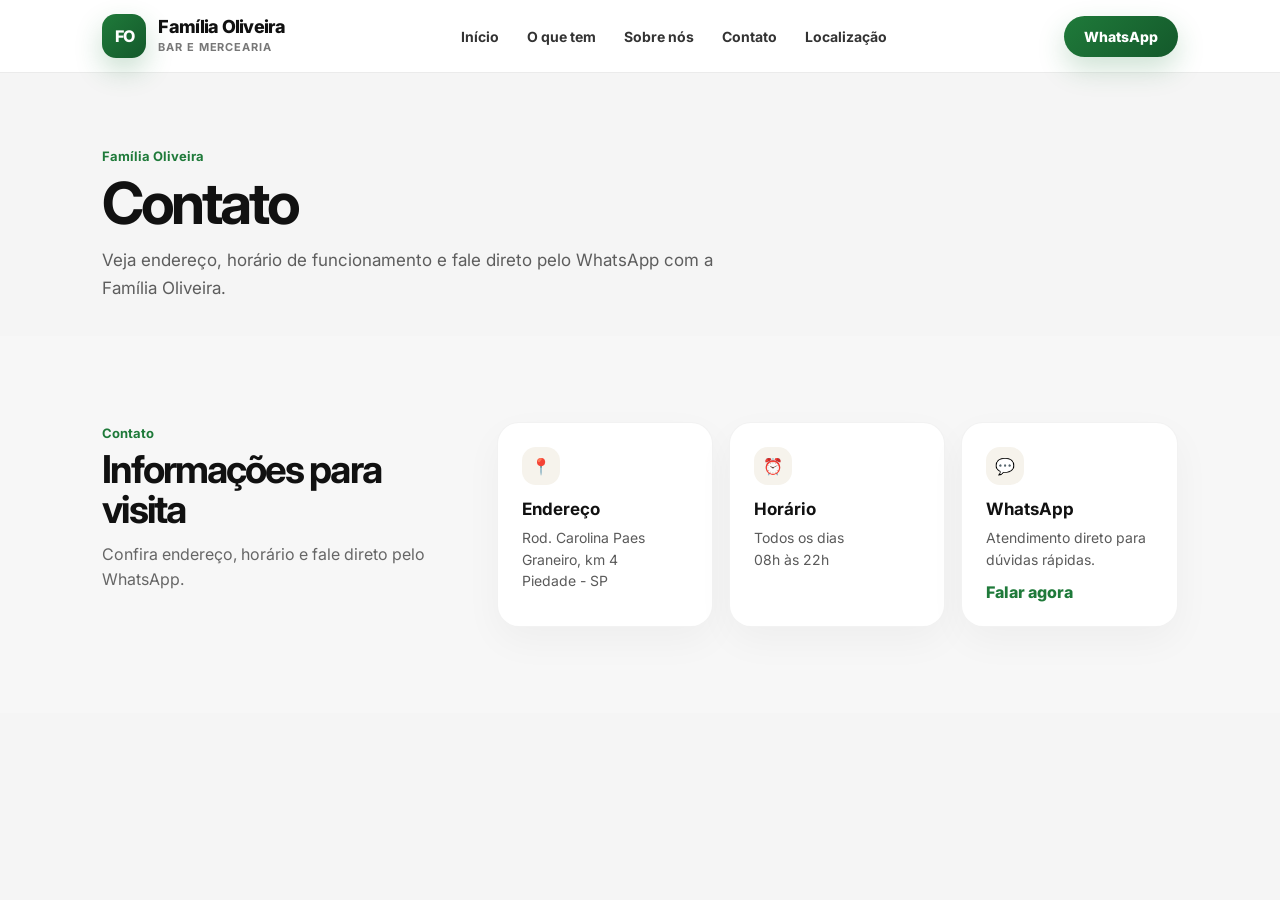
==== contato.html @ ebfb7580 "first" ====
<!DOCTYPE html>
<html lang="pt-BR">
<head>
  <meta charset="UTF-8">
  <meta name="viewport" content="width=device-width, initial-scale=1.0">
  <link href="https://fonts.googleapis.com/css2?family=Inter:wght@300;400;600;700;800&display=swap" rel="stylesheet">
  <link rel="stylesheet" href="style.css">
  <title>Contato | Família Oliveira</title>
  <meta name="description" content="Veja endereço, horário de funcionamento e fale direto pelo WhatsApp com a Família Oliveira.">
</head>
<body>

<!-- HEADER -->
<header class="header">
  <div class="logo">
    <div class="logo-icon">FO</div>
    <div>
      <strong>Família Oliveira</strong>
      <span>Bar e Mercearia</span>
    </div>
  </div>

  <!-- MENU DESKTOP -->
  <nav class="desktop-menu">
    <a href="index.html">Início</a>
    <a href="index.html#servicos">O que tem</a>
    <a href="sobre-nos.html">Sobre nós</a>
    <a href="contato.html">Contato</a>
    <a href="localizacao.html">Localização</a>
  </nav>

  <a class="whatsapp desktop-btn"
     href="https://wa.me/5515996318154?text=Oi%2C%20tudo%20bem%3F%20Tenho%20uma%20d%C3%BAvida.">
     WhatsApp
  </a>

  <!-- BOTÃO MOBILE -->
  <div class="menu-toggle" id="menu-toggle">☰</div>
</header>

<!-- MENU MOBILE -->
<div class="mobile-menu" id="mobile-menu">
  <a href="index.html">Início</a>
  <a href="index.html#servicos">O que tem</a>
  <a href="sobre-nos.html">Sobre nós</a>
  <a href="contato.html">Contato</a>
  <a href="localizacao.html">Localização</a>
  <a href="https://wa.me/5515996318154?text=Oi%2C%20tudo%20bem%3F%20Tenho%20uma%20d%C3%BAvida.">
    WhatsApp
  </a>
</div>

<section class="page-intro">
  <span class="section-label">Família Oliveira</span>
  <h1>Contato</h1>
  <p>Veja endereço, horário de funcionamento e fale direto pelo WhatsApp com a Família Oliveira.</p>
</section>

<!-- CONTATO -->
<section id="contato" class="contato">
  <div class="contato-container">
    <div>
      <span class="section-label">Contato</span>
      <h2>Informações para visita</h2>
      <p>Confira endereço, horário e fale direto pelo WhatsApp.</p>
    </div>

    <div class="contato-grid">
      <div class="contato-item">
        <span>📍</span>
        <strong>Endereço</strong>
        <p>Rod. Carolina Paes Graneiro, km 4<br>Piedade - SP</p>
      </div>

      <div class="contato-item">
        <span>⏰</span>
        <strong>Horário</strong>
        <p>Todos os dias<br>08h às 22h</p>
      </div>

      <div class="contato-item">
        <span>💬</span>
        <strong>WhatsApp</strong>
        <p>Atendimento direto para dúvidas rápidas.</p>
        <a href="https://wa.me/5515996318154?text=Oi%2C%20tudo%20bem%3F%20Tenho%20uma%20d%C3%BAvida." class="mini-link">Falar agora</a>
      </div>
    </div>
  </div>
</section>

<!-- SCRIPT MENU -->
<script>
  const toggle = document.getElementById('menu-toggle');
  const menu = document.getElementById('mobile-menu');

  toggle.addEventListener('click', () => {
    menu.classList.toggle('active');
  });
</script>

</body>
</html>
---- style.css ----
/* RESET */
* {
  margin: 0;
  padding: 0;
  box-sizing: border-box;
  font-family: 'Inter', sans-serif;
}

html {
  scroll-behavior: smooth;
}

body {
  background: #f5f5f5;
  color: #111;
}

/* HEADER */
.header {
  position: sticky;
  top: 0;
  z-index: 100;
  padding: 14px 8%;
  background: rgba(255, 255, 255, 0.92);
  backdrop-filter: blur(16px);
  -webkit-backdrop-filter: blur(16px);
  border-bottom: 1px solid rgba(0, 0, 0, 0.08);
  display: flex;
  justify-content: space-between;
  align-items: center;
  gap: 22px;
}

/* LOGO */
.logo {
  display: flex;
  gap: 12px;
  align-items: center;
  min-width: max-content;
}

.logo-icon {
  width: 44px;
  height: 44px;
  display: grid;
  place-items: center;
  background: linear-gradient(135deg, #1f7a3a, #14592b);
  color: #fff;
  border-radius: 14px;
  font-weight: 800;
  letter-spacing: -0.05em;
  box-shadow: 0 12px 28px rgba(31, 122, 58, 0.24);
}

.logo strong {
  display: block;
  font-size: 18px;
  font-weight: 800;
  letter-spacing: -0.04em;
  color: #111;
  line-height: 1;
}

.logo span {
  display: block;
  margin-top: 4px;
  font-size: 11px;
  color: #777;
  font-weight: 700;
  text-transform: uppercase;
  letter-spacing: 0.08em;
}

/* MENU DESKTOP */
.desktop-menu {
  display: flex;
  align-items: center;
  gap: 28px;
}

.desktop-menu a {
  position: relative;
  text-decoration: none;
  color: #333;
  font-size: 14px;
  font-weight: 700;
  transition: 0.2s ease;
}

.desktop-menu a::after {
  content: "";
  position: absolute;
  left: 0;
  bottom: -7px;
  width: 0;
  height: 2px;
  border-radius: 999px;
  background: #1f7a3a;
  transition: 0.2s ease;
}

.desktop-menu a:hover {
  color: #1f7a3a;
}

.desktop-menu a:hover::after {
  width: 100%;
}

/* BOTÃO WHATSAPP DESKTOP */
.whatsapp {
  background: linear-gradient(135deg, #1f7a3a, #14592b);
  color: #fff;
  padding: 12px 20px;
  border-radius: 999px;
  text-decoration: none;
  font-weight: 800;
  font-size: 14px;
  box-shadow: 0 12px 28px rgba(31, 122, 58, 0.22);
  transition: 0.25s ease;
  white-space: nowrap;
}

.whatsapp:hover {
  transform: translateY(-2px);
  box-shadow: 0 16px 36px rgba(31, 122, 58, 0.28);
}

/* MOBILE MENU */
.menu-toggle {
  display: none;
  width: 44px;
  height: 44px;
  border-radius: 14px;
  background: #f2f2f2;
  color: #111;
  font-size: 25px;
  cursor: pointer;
  align-items: center;
  justify-content: center;
  line-height: 1;
  border: 1px solid rgba(0, 0, 0, 0.08);
}

.mobile-menu {
  display: none;
  position: sticky;
  top: 72px;
  z-index: 99;
  background: rgba(255, 255, 255, 0.98);
  backdrop-filter: blur(14px);
  -webkit-backdrop-filter: blur(14px);
  padding: 16px 8% 20px;
  border-bottom: 1px solid rgba(0, 0, 0, 0.08);
  box-shadow: 0 18px 40px rgba(0, 0, 0, 0.08);
}

.mobile-menu.active {
  display: grid;
  gap: 10px;
  animation: menuDown 0.25s ease both;
}

.mobile-menu a {
  display: flex;
  align-items: center;
  justify-content: space-between;
  min-height: 46px;
  padding: 0 14px;
  border-radius: 14px;
  color: #111;
  text-decoration: none;
  font-weight: 750;
  background: #f7f7f7;
}

.mobile-menu a:last-child {
  background: #1f7a3a;
  color: white;
}

.mobile-menu a::after {
  content: "›";
  font-size: 20px;
  opacity: 0.5;
}

@keyframes menuDown {
  from {
    opacity: 0;
    transform: translateY(-8px);
  }
  to {
    opacity: 1;
    transform: translateY(0);
  }
}

/* HERO */
.hero {
  height: 90vh;
  background: url("bar-mercearia-banner.webp") center/cover no-repeat;
  display: flex;
  align-items: center;
  padding: 0 8%;
  color: #fff;
  position: relative;
}

.overlay {
  position: absolute;
  inset: 0;
  background: linear-gradient(to right, rgba(0,0,0,.7), rgba(0,0,0,.2));
}

.hero-content {
  position: relative;
  z-index: 2;
  max-width: 620px;
}

/* ANIMAÇÃO */
.hero-content > * {
  opacity: 0;
  transform: translateY(30px);
  animation: fadeUp .8s forwards;
}

.hero-content > *:nth-child(1) { animation-delay: .2s; }
.hero-content > *:nth-child(2) { animation-delay: .4s; }
.hero-content > *:nth-child(3) { animation-delay: .6s; }

@keyframes fadeUp {
  to {
    opacity: 1;
    transform: translateY(0);
  }
}

.status {
  background: #fff;
  color: #1f7a3a;
  padding: 6px 14px;
  border-radius: 999px;
  font-size: 13px;
  margin-bottom: 15px;
}

.title {
  font-size: clamp(2.2rem, 5vw, 4.4rem);
  line-height: 0.98;
  letter-spacing: -0.06em;
  font-weight: 850;
  margin-bottom: 18px;
}

.hero-subtitle {
  max-width: 520px;
  color: rgba(255,255,255,0.86);
  font-size: 17px;
  line-height: 1.6;
  margin-bottom: 28px;
}

/* BOTÕES */
.buttons {
  display: flex;
  gap: 10px;
}

.btn-primary {
  background: #1f7a3a;
  color: #fff;
  padding: 12px 20px;
  border-radius: 999px;
  text-decoration: none;
  display: inline-flex;
  align-items: center;
  justify-content: center;
  font-weight: 700;
  transition: 0.25s ease;
}

.btn-primary:hover {
  background: #17612d;
  transform: translateY(-2px);
  box-shadow: 0 12px 28px rgba(31, 122, 58, 0.22);
}

.btn-secondary {
  border: 2px solid #fff;
  padding: 12px 20px;
  border-radius: 999px;
  color: #fff;
  text-decoration: none;
  font-weight: 700;
}

/* INFO */
.info {
  display: flex;
  gap: 20px;
  justify-content: center;
  margin-top: -40px;
  padding: 0 8%;
  position: relative;
  z-index: 2;
}

.card {
  background: #fff;
  padding: 20px;
  border-radius: 12px;
}

/* SERVIÇOS */
.servicos {
  padding: 80px 8%;
}

.servicos h2 {
  font-size: clamp(28px, 3vw, 40px);
  letter-spacing: -0.05em;
  margin-bottom: 24px;
}

.grid {
  display: grid;
  grid-template-columns: repeat(4,1fr);
  gap: 20px;
}

.item {
  min-height: 150px;
  background: #fff;
  padding: 26px;
  border-radius: 22px;
  border: 1px solid rgba(0,0,0,0.04);
  box-shadow: 0 14px 38px rgba(0,0,0,0.04);
  transition: 0.22s ease;
}

.item:hover {
  transform: translateY(-3px);
  box-shadow: 0 18px 46px rgba(0,0,0,0.07);
}

.item-icon {
  display: inline-grid;
  place-items: center;
  width: 36px;
  height: 36px;
  margin-bottom: 12px;
  border-radius: 12px;
  background: #f6f3ec;
}

.item h3 {
  font-size: 18px;
  margin-bottom: 8px;
}

.item p {
  color: #5c5c5c;
  line-height: 1.45;
}

/* SOBRE */
.sobre {
  padding: 80px 8%;
  background: #ebe6dd;
}

.sobre-container {
  display: grid;
  grid-template-columns: 1fr 1fr;
  gap: 20px;
}

.sobre-texto {
  background: #fff;
  padding: 34px;
  border-radius: 24px;
  box-shadow: 0 18px 44px rgba(0,0,0,0.05);
}

.sobre-texto h2 {
  font-size: clamp(26px, 3vw, 38px);
  line-height: 1.05;
  letter-spacing: -0.05em;
  margin: 8px 0 16px;
}

.sobre-texto p {
  color: #3d3d3d;
  font-size: 16px;
  line-height: 1.65;
  margin-top: 12px;
}

.sobre-card {
  background: linear-gradient(135deg, #1f7a3a, #14592b);
  color: #fff;
  padding: 34px;
  border-radius: 24px;
  box-shadow: 0 18px 44px rgba(31,122,58,0.18);
}

.sobre-card h3 {
  font-size: 24px;
  letter-spacing: -0.04em;
  margin-bottom: 14px;
}

.sobre-card ul {
  display: grid;
  gap: 10px;
  padding-left: 18px;
  line-height: 1.35;
}

.section-label {
  color: #1f7a3a;
  font-weight: 700;
  font-size: 13px;
}

.destaque {
  font-weight: 800;
}


/* CONTATO */
.contato {
  padding: 86px 8%;
  background: #f7f7f7;
}

.contato-container {
  max-width: 1180px;
  margin: 0 auto;
  display: grid;
  grid-template-columns: 0.7fr 1.3fr;
  gap: 28px;
  align-items: start;
}

.contato h2 {
  font-size: clamp(28px, 3vw, 42px);
  line-height: 1.04;
  letter-spacing: -0.05em;
  margin: 8px 0 12px;
}

.contato-container > div:first-child p {
  color: #666;
  line-height: 1.6;
}

.contato-grid {
  display: grid;
  grid-template-columns: repeat(3, 1fr);
  gap: 16px;
}

.contato-item {
  background: #fff;
  padding: 24px;
  border-radius: 22px;
  border: 1px solid rgba(0,0,0,0.05);
  box-shadow: 0 14px 38px rgba(0,0,0,0.04);
}

.contato-item span {
  display: inline-grid;
  place-items: center;
  width: 38px;
  height: 38px;
  margin-bottom: 14px;
  border-radius: 14px;
  background: #f6f3ec;
}

.contato-item strong {
  display: block;
  font-size: 17px;
  margin-bottom: 8px;
}

.contato-item p {
  color: #5a5a5a;
  font-size: 14px;
  line-height: 1.55;
}

.mini-link {
  display: inline-flex;
  margin-top: 12px;
  color: #1f7a3a;
  font-weight: 800;
  text-decoration: none;
}

/* LOCALIZAÇÃO - MELHORADA */
.localizacao {
  position: relative;
  padding: 100px 8%;
  background:
    radial-gradient(circle at 16% 22%, rgba(31, 122, 58, 0.20), transparent 28%),
    radial-gradient(circle at 90% 10%, rgba(255, 255, 255, 0.08), transparent 22%),
    linear-gradient(135deg, #111 0%, #1c1c19 55%, #24231f 100%);
  color: #fff;
  overflow: hidden;
}

.localizacao::before {
  content: "";
  position: absolute;
  inset: 0;
  background-image:
    linear-gradient(rgba(255,255,255,0.035) 1px, transparent 1px),
    linear-gradient(90deg, rgba(255,255,255,0.035) 1px, transparent 1px);
  background-size: 42px 42px;
  opacity: 0.35;
  pointer-events: none;
}

.localizacao-container {
  position: relative;
  z-index: 2;
  max-width: 1180px;
  margin: 0 auto;
  display: grid;
  grid-template-columns: 0.95fr 1.05fr;
  gap: 24px;
  align-items: stretch;
}

.localizacao-info {
  background: rgba(255, 255, 255, 0.98);
  color: #111;
  padding: 44px;
  border-radius: 30px;
  box-shadow: 0 24px 70px rgba(0,0,0,0.22);
}

.localizacao-info .section-label {
  display: inline-flex;
  margin-bottom: 14px;
  color: #1f7a3a;
  font-size: 13px;
  font-weight: 850;
  text-transform: uppercase;
  letter-spacing: 0.12em;
}

.localizacao-info h2 {
  font-size: clamp(34px, 4vw, 54px);
  line-height: 0.98;
  letter-spacing: -0.06em;
  margin-bottom: 16px;
}

.localizacao-info p {
  color: #5a5a5a;
  font-size: 17px;
  line-height: 1.65;
  margin-bottom: 26px;
}

.localizacao-detalhes {
  display: grid;
  gap: 14px;
  margin: 26px 0 30px;
}

.localizacao-detalhes div {
  background: #f6f3ec;
  padding: 18px;
  border-radius: 18px;
  border: 1px solid rgba(0,0,0,0.05);
}

.localizacao-detalhes span {
  display: block;
  margin-bottom: 6px;
  color: #777;
  font-size: 12px;
  font-weight: 850;
  text-transform: uppercase;
  letter-spacing: 0.1em;
}

.localizacao-detalhes strong {
  color: #1b1b1b;
  font-size: 16px;
  line-height: 1.4;
}

.localizacao-card {
  position: relative;
  min-height: 420px;
  padding: 44px;
  border-radius: 30px;
  overflow: hidden;
  color: white;
  text-align: center;
  display: grid;
  place-content: center;
  background:
    linear-gradient(135deg, rgba(31, 122, 58, 0.88), rgba(20, 89, 40, 0.96)),
    url("bar-mercearia-banner.webp");
  background-size: cover;
  background-position: center;
  box-shadow: 0 24px 70px rgba(0,0,0,0.24);
}

.localizacao-card::after {
  content: "";
  position: absolute;
  inset: 18px;
  border: 1px solid rgba(255,255,255,0.20);
  border-radius: 24px;
  pointer-events: none;
}

.localizacao-card span {
  display: inline-grid;
  place-items: center;
  width: 76px;
  height: 76px;
  margin: 0 auto 18px;
  border-radius: 24px;
  background: rgba(255,255,255,0.16);
  font-size: 34px;
  box-shadow: inset 0 0 0 1px rgba(255,255,255,0.18);
}

.localizacao-card strong {
  display: block;
  max-width: 430px;
  font-size: clamp(26px, 3vw, 38px);
  line-height: 1.02;
  letter-spacing: -0.06em;
  margin-bottom: 12px;
}

.localizacao-card p {
  max-width: 410px;
  color: rgba(255,255,255,0.86);
  line-height: 1.6;
  font-size: 15px;
}

/* RESPONSIVO */
@media(max-width: 768px) {
  .header {
    padding: 12px 20px;
  }

  .desktop-menu,
  .desktop-btn,
  .whatsapp {
    display: none;
  }

  .menu-toggle {
    display: flex;
  }

  .logo-icon {
    width: 40px;
    height: 40px;
    border-radius: 13px;
  }

  .logo strong {
    font-size: 16px;
  }

  .logo span {
    font-size: 10px;
  }

  .hero {
    background: url("mobimage.webp") center/cover no-repeat;
  }

  .title {
    font-size: 2.35rem;
  }

  .hero-subtitle {
    font-size: 15px;
  }

  .buttons {
    flex-direction: column;
    align-items: flex-start;
  }

  .grid {
    grid-template-columns: 1fr;
  }

  .info {
    flex-direction: column;
  }

  .sobre-container,
  .localizacao-container,
  .contato-container {
    grid-template-columns: 1fr;
  }

  .contato {
    padding: 64px 20px;
  }

  .contato-grid {
    grid-template-columns: 1fr;
  }

  .localizacao {
    padding: 70px 20px;
  }

  .localizacao-info,
  .localizacao-card {
    padding: 28px;
    border-radius: 24px;
  }

  .localizacao-info h2 {
    font-size: 34px;
  }

  .localizacao-card {
    min-height: 310px;
  }

  .localizacao-card::after {
    inset: 12px;
    border-radius: 20px;
  }

  .localizacao .btn-primary {
    width: 100%;
  }
}


/* PÁGINAS INTERNAS */
.page-intro {
  padding: 72px 8% 34px;
  background: #f5f5f5;
}

.page-intro h1 {
  max-width: 760px;
  font-size: clamp(34px, 5vw, 58px);
  line-height: 0.98;
  letter-spacing: -0.06em;
  margin: 10px 0 14px;
}

.page-intro p {
  max-width: 650px;
  color: #5d5d5d;
  font-size: 17px;
  line-height: 1.65;
}

@media(max-width: 768px) {
  .page-intro {
    padding: 48px 20px 24px;
  }
}
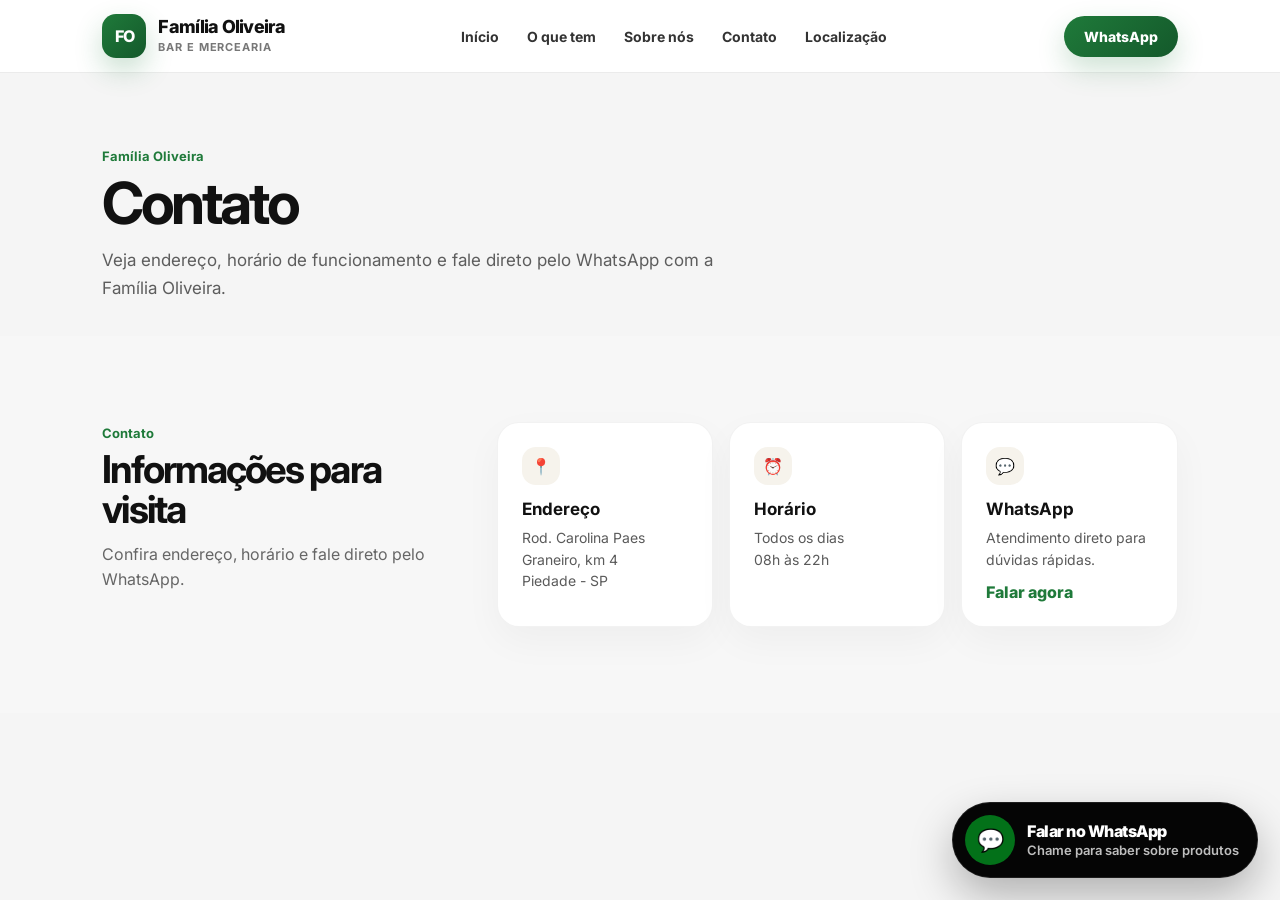
==== commit b536c1eb: "force deploy" ====
--- a/contato.html
+++ b/contato.html
@@ -88,14 +88,29 @@
   </div>
 </section>
 
+
+<!-- BOTÃO WHATSAPP FLUTUANTE -->
+<a href="https://wa.me/5515996318154?text=Ol%C3%A1%2C%20voc%C3%AAs%20est%C3%A3o%20abertos%20agora%3F"
+   class="whatsapp-float"
+   target="_blank"
+   aria-label="Falar no WhatsApp">
+  <div class="wa-icon">💬</div>
+  <div class="wa-text">
+    <strong>Falar no WhatsApp</strong>
+    <span>Chame para saber sobre produtos</span>
+  </div>
+</a>
+
 <!-- SCRIPT MENU -->
 <script>
   const toggle = document.getElementById('menu-toggle');
   const menu = document.getElementById('mobile-menu');
 
-  toggle.addEventListener('click', () => {
-    menu.classList.toggle('active');
-  });
+  if (toggle && menu) {
+    toggle.addEventListener('click', () => {
+      menu.classList.toggle('active');
+    });
+  }
 </script>
 
 </body>
--- a/style.css
+++ b/style.css
@@ -776,3 +776,91 @@
     padding: 48px 20px 24px;
   }
 }
+
+.StrongLoc{
+  color: slateblue;
+}
+
+/* BOTÃO WHATSAPP FLUTUANTE */
+.whatsapp-float {
+  position: fixed;
+  right: 22px;
+  bottom: 22px;
+  z-index: 9999;
+  display: flex;
+  align-items: center;
+  gap: 12px;
+  min-width: 250px;
+  padding: 12px 18px 12px 12px;
+  border-radius: 999px;
+  background: #050505;
+  color: #fff;
+  text-decoration: none;
+  border: 1px solid rgba(255, 255, 255, 0.10);
+  box-shadow: 0 18px 44px rgba(0, 0, 0, 0.28);
+  transition: transform 0.22s ease, box-shadow 0.22s ease, border-color 0.22s ease;
+}
+
+.whatsapp-float:hover {
+  transform: translateY(-3px);
+  box-shadow: 0 22px 54px rgba(0, 0, 0, 0.36);
+  border-color: rgba(255, 255, 255, 0.18);
+}
+
+.wa-icon {
+  width: 50px;
+  height: 50px;
+  min-width: 50px;
+  display: grid;
+  place-items: center;
+  border-radius: 50%;
+  background: #037119;
+  color: #050505;
+  font-size: 22px;
+}
+
+.wa-text {
+  display: flex;
+  flex-direction: column;
+  line-height: 1.15;
+}
+
+.wa-text strong {
+  color: #fff;
+  font-size: 16px;
+  font-weight: 850;
+  letter-spacing: -0.03em;
+}
+
+.wa-text span {
+  margin-top: 2px;
+  color: rgba(255, 255, 255, 0.74);
+  font-size: 13px;
+  font-weight: 600;
+}
+
+@media(max-width: 768px) {
+  .whatsapp-float {
+    left: 16px;
+    right: 16px;
+    bottom: 16px;
+    min-width: 0;
+    justify-content: flex-start;
+    padding: 11px 15px 11px 11px;
+  }
+
+  .wa-icon {
+    width: 46px;
+    height: 46px;
+    min-width: 46px;
+    font-size: 20px;
+  }
+
+  .wa-text strong {
+    font-size: 15px;
+  }
+
+  .wa-text span {
+    font-size: 12px;
+  }
+}
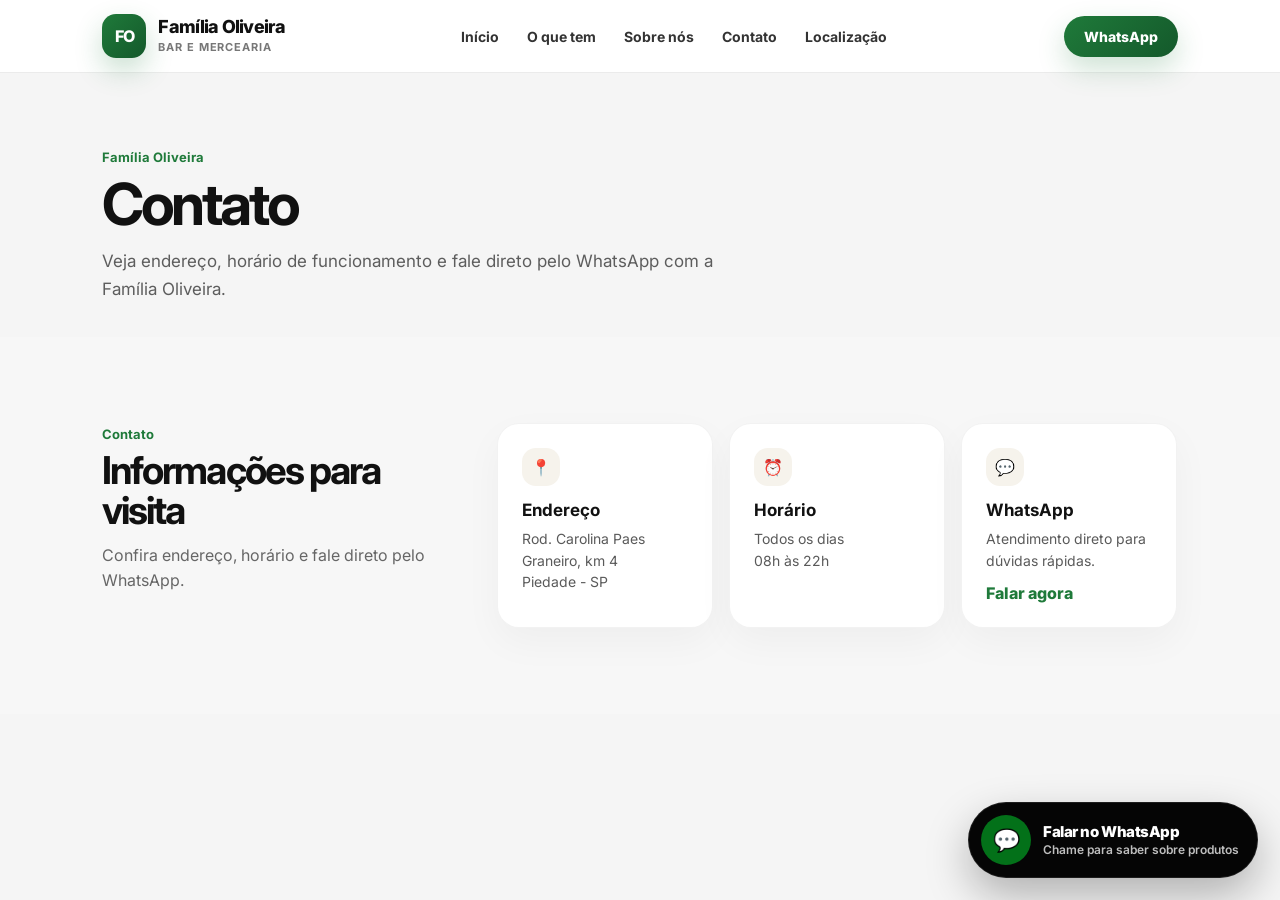
==== commit 25cbdee3: "sdasas" ====
--- a/contato.html
+++ b/contato.html
@@ -11,7 +11,7 @@
 <body>
 
 <!-- HEADER -->
-<header class="header">
+<header class="header" id="site-header">
   <div class="logo">
     <div class="logo-icon">FO</div>
     <div>
@@ -35,11 +35,11 @@
   </a>
 
   <!-- BOTÃO MOBILE -->
-  <div class="menu-toggle" id="menu-toggle">☰</div>
+  <button class="menu-toggle" id="menu-toggle" type="button" aria-label="Abrir menu" aria-expanded="false">☰</button>
 </header>
 
 <!-- MENU MOBILE -->
-<div class="mobile-menu" id="mobile-menu">
+<div class="mobile-menu" id="mobile-menu" aria-hidden="true">
   <a href="index.html">Início</a>
   <a href="index.html#servicos">O que tem</a>
   <a href="sobre-nos.html">Sobre nós</a>
@@ -50,35 +50,35 @@
   </a>
 </div>
 
-<section class="page-intro">
+<section class="page-intro reveal">
   <span class="section-label">Família Oliveira</span>
   <h1>Contato</h1>
   <p>Veja endereço, horário de funcionamento e fale direto pelo WhatsApp com a Família Oliveira.</p>
 </section>
 
 <!-- CONTATO -->
-<section id="contato" class="contato">
+<section id="contato" class="contato reveal">
   <div class="contato-container">
-    <div>
+    <div class="reveal">
       <span class="section-label">Contato</span>
       <h2>Informações para visita</h2>
       <p>Confira endereço, horário e fale direto pelo WhatsApp.</p>
     </div>
 
     <div class="contato-grid">
-      <div class="contato-item">
+      <div class="contato-item reveal">
         <span>📍</span>
         <strong>Endereço</strong>
         <p>Rod. Carolina Paes Graneiro, km 4<br>Piedade - SP</p>
       </div>
 
-      <div class="contato-item">
+      <div class="contato-item reveal">
         <span>⏰</span>
         <strong>Horário</strong>
         <p>Todos os dias<br>08h às 22h</p>
       </div>
 
-      <div class="contato-item">
+      <div class="contato-item reveal">
         <span>💬</span>
         <strong>WhatsApp</strong>
         <p>Atendimento direto para dúvidas rápidas.</p>
@@ -101,17 +101,7 @@
   </div>
 </a>
 
-<!-- SCRIPT MENU -->
-<script>
-  const toggle = document.getElementById('menu-toggle');
-  const menu = document.getElementById('mobile-menu');
-
-  if (toggle && menu) {
-    toggle.addEventListener('click', () => {
-      menu.classList.toggle('active');
-    });
-  }
-</script>
+<script src="script.js"></script>
 
 </body>
-</html>+</html>
--- a/style.css
+++ b/style.css
@@ -29,6 +29,15 @@
   justify-content: space-between;
   align-items: center;
   gap: 22px;
+  transition: background 0.24s ease, border-color 0.24s ease, box-shadow 0.24s ease, backdrop-filter 0.24s ease;
+}
+
+.header.is-scrolled {
+  background: rgba(255, 255, 255, 0.86);
+  border-bottom-color: rgba(0, 0, 0, 0.06);
+  box-shadow: 0 14px 34px rgba(0, 0, 0, 0.08);
+  backdrop-filter: blur(18px);
+  -webkit-backdrop-filter: blur(18px);
 }
 
 /* LOGO */
@@ -50,6 +59,12 @@
   font-weight: 800;
   letter-spacing: -0.05em;
   box-shadow: 0 12px 28px rgba(31, 122, 58, 0.24);
+  transition: transform 0.24s ease, box-shadow 0.24s ease;
+}
+
+.logo:hover .logo-icon {
+  transform: rotate(-3deg) scale(1.03);
+  box-shadow: 0 14px 32px rgba(31, 122, 58, 0.28);
 }
 
 .logo strong {
@@ -84,7 +99,7 @@
   color: #333;
   font-size: 14px;
   font-weight: 700;
-  transition: 0.2s ease;
+  transition: color 0.2s ease;
 }
 
 .desktop-menu a::after {
@@ -96,7 +111,7 @@
   height: 2px;
   border-radius: 999px;
   background: #1f7a3a;
-  transition: 0.2s ease;
+  transition: width 0.24s ease;
 }
 
 .desktop-menu a:hover {
@@ -126,8 +141,19 @@
   box-shadow: 0 16px 36px rgba(31, 122, 58, 0.28);
 }
 
+.whatsapp:active,
+.menu-toggle:active,
+.mobile-menu a:active,
+.btn-primary:active,
+.btn-secondary:active,
+.mini-link:active,
+.whatsapp-float:active {
+  transform: scale(0.97);
+}
+
 /* MOBILE MENU */
 .menu-toggle {
+  appearance: none;
   display: none;
   width: 44px;
   height: 44px;
@@ -140,25 +166,44 @@
   justify-content: center;
   line-height: 1;
   border: 1px solid rgba(0, 0, 0, 0.08);
+  transition: background 0.2s ease, transform 0.2s ease, box-shadow 0.2s ease;
+}
+
+.menu-toggle:hover {
+  background: #e9eee9;
+  box-shadow: 0 8px 18px rgba(0, 0, 0, 0.06);
 }
 
 .mobile-menu {
-  display: none;
+  display: grid;
+  gap: 10px;
   position: sticky;
   top: 72px;
   z-index: 99;
   background: rgba(255, 255, 255, 0.98);
   backdrop-filter: blur(14px);
   -webkit-backdrop-filter: blur(14px);
+  max-height: 0;
+  opacity: 0;
+  overflow: hidden;
+  visibility: hidden;
+  pointer-events: none;
+  padding: 0 8%;
+  border-bottom: 1px solid transparent;
+  box-shadow: none;
+  transform: translateY(-8px);
+  transition: max-height 0.28s ease, opacity 0.22s ease, transform 0.28s ease, padding 0.28s ease, visibility 0.28s ease;
+}
+
+.mobile-menu.active {
+  max-height: 420px;
+  opacity: 1;
+  visibility: visible;
+  pointer-events: auto;
   padding: 16px 8% 20px;
-  border-bottom: 1px solid rgba(0, 0, 0, 0.08);
+  transform: translateY(0);
+  border-bottom-color: rgba(0, 0, 0, 0.08);
   box-shadow: 0 18px 40px rgba(0, 0, 0, 0.08);
-}
-
-.mobile-menu.active {
-  display: grid;
-  gap: 10px;
-  animation: menuDown 0.25s ease both;
 }
 
 .mobile-menu a {
@@ -172,6 +217,12 @@
   text-decoration: none;
   font-weight: 750;
   background: #f7f7f7;
+  transition: background 0.2s ease, color 0.2s ease, transform 0.2s ease;
+}
+
+.mobile-menu a:hover {
+  background: #eef4ef;
+  transform: translateX(3px);
 }
 
 .mobile-menu a:last-child {
@@ -183,17 +234,6 @@
   content: "›";
   font-size: 20px;
   opacity: 0.5;
-}
-
-@keyframes menuDown {
-  from {
-    opacity: 0;
-    transform: translateY(-8px);
-  }
-  to {
-    opacity: 1;
-    transform: translateY(0);
-  }
 }
 
 /* HERO */
@@ -220,15 +260,21 @@
 }
 
 /* ANIMAÇÃO */
-.hero-content > * {
+.status,
+.hero-title span,
+.hero-subtitle,
+.buttons {
   opacity: 0;
-  transform: translateY(30px);
-  animation: fadeUp .8s forwards;
-}
-
-.hero-content > *:nth-child(1) { animation-delay: .2s; }
-.hero-content > *:nth-child(2) { animation-delay: .4s; }
-.hero-content > *:nth-child(3) { animation-delay: .6s; }
+  transform: translateY(22px);
+  animation: fadeUp 0.7s cubic-bezier(0.22, 1, 0.36, 1) forwards;
+}
+
+.status { animation-delay: 0.12s; }
+.hero-title span:nth-child(1) { animation-delay: 0.26s; }
+.hero-title span:nth-child(2) { animation-delay: 0.38s; }
+.hero-title span:nth-child(3) { animation-delay: 0.50s; }
+.hero-subtitle { animation-delay: 0.68s; }
+.buttons { animation-delay: 0.82s; }
 
 @keyframes fadeUp {
   to {
@@ -244,6 +290,11 @@
   border-radius: 999px;
   font-size: 13px;
   margin-bottom: 15px;
+  display: inline-flex;
+  align-items: center;
+  width: fit-content;
+  font-weight: 800;
+  box-shadow: 0 12px 26px rgba(0, 0, 0, 0.12);
 }
 
 .title {
@@ -252,6 +303,10 @@
   letter-spacing: -0.06em;
   font-weight: 850;
   margin-bottom: 18px;
+}
+
+.hero-title span {
+  display: block;
 }
 
 .hero-subtitle {
@@ -278,13 +333,14 @@
   align-items: center;
   justify-content: center;
   font-weight: 700;
-  transition: 0.25s ease;
+  box-shadow: 0 10px 22px rgba(31, 122, 58, 0.16);
+  transition: transform 0.22s ease, box-shadow 0.22s ease, background 0.22s ease;
 }
 
 .btn-primary:hover {
   background: #17612d;
-  transform: translateY(-2px);
-  box-shadow: 0 12px 28px rgba(31, 122, 58, 0.22);
+  transform: translateY(-3px);
+  box-shadow: 0 16px 34px rgba(31, 122, 58, 0.28);
 }
 
 .btn-secondary {
@@ -294,6 +350,17 @@
   color: #fff;
   text-decoration: none;
   font-weight: 700;
+  display: inline-flex;
+  align-items: center;
+  justify-content: center;
+  transition: transform 0.22s ease, box-shadow 0.22s ease, background 0.22s ease, border-color 0.22s ease;
+}
+
+.btn-secondary:hover {
+  background: rgba(255, 255, 255, 0.14);
+  border-color: rgba(255, 255, 255, 0.86);
+  transform: translateY(-3px);
+  box-shadow: 0 14px 32px rgba(0, 0, 0, 0.18);
 }
 
 /* INFO */
@@ -311,6 +378,13 @@
   background: #fff;
   padding: 20px;
   border-radius: 12px;
+  box-shadow: 0 12px 28px rgba(0,0,0,0.05);
+  transition: transform 0.22s ease, box-shadow 0.22s ease;
+}
+
+.card:hover {
+  transform: translateY(-4px);
+  box-shadow: 0 18px 38px rgba(0,0,0,0.09);
 }
 
 /* SERVIÇOS */
@@ -341,8 +415,8 @@
 }
 
 .item:hover {
-  transform: translateY(-3px);
-  box-shadow: 0 18px 46px rgba(0,0,0,0.07);
+  transform: translateY(-6px);
+  box-shadow: 0 22px 52px rgba(0,0,0,0.09);
 }
 
 .item-icon {
@@ -353,6 +427,14 @@
   margin-bottom: 12px;
   border-radius: 12px;
   background: #f6f3ec;
+  transition: transform 0.24s ease, background 0.24s ease;
+}
+
+.item:hover .item-icon,
+.contato-item:hover span,
+.localizacao-card:hover span {
+  transform: translateY(-2px) rotate(-4deg) scale(1.06);
+  background: #eef7ef;
 }
 
 .item h3 {
@@ -542,6 +624,7 @@
   padding: 44px;
   border-radius: 30px;
   box-shadow: 0 24px 70px rgba(0,0,0,0.22);
+  transition: transform 0.24s ease, box-shadow 0.24s ease;
 }
 
 .localizacao-info .section-label {
@@ -613,6 +696,13 @@
   background-size: cover;
   background-position: center;
   box-shadow: 0 24px 70px rgba(0,0,0,0.24);
+  transition: transform 0.24s ease, box-shadow 0.24s ease;
+}
+
+.localizacao-info:hover,
+.localizacao-card:hover {
+  transform: translateY(-4px);
+  box-shadow: 0 28px 76px rgba(0,0,0,0.28);
 }
 
 .localizacao-card::after {
@@ -634,6 +724,7 @@
   background: rgba(255,255,255,0.16);
   font-size: 34px;
   box-shadow: inset 0 0 0 1px rgba(255,255,255,0.18);
+  transition: transform 0.24s ease, background 0.24s ease;
 }
 
 .localizacao-card strong {
@@ -652,10 +743,57 @@
   font-size: 15px;
 }
 
+/* REVEAL ON SCROLL */
+.reveal {
+  opacity: 0;
+  transform: translateY(28px);
+  transition: opacity 0.65s cubic-bezier(0.22, 1, 0.36, 1), transform 0.65s cubic-bezier(0.22, 1, 0.36, 1);
+  will-change: opacity, transform;
+}
+
+.reveal.is-visible {
+  opacity: 1;
+  transform: translateY(0);
+}
+
+.info .reveal:nth-child(2),
+.grid .reveal:nth-child(2),
+.localizacao-container .reveal:nth-child(2) {
+  transition-delay: 0.08s;
+}
+
+.info .reveal:nth-child(3),
+.grid .reveal:nth-child(3) {
+  transition-delay: 0.14s;
+}
+
+.grid .reveal:nth-child(4) {
+  transition-delay: 0.20s;
+}
+
+.card.reveal.is-visible:hover {
+  transform: translateY(-4px);
+}
+
+.item.reveal.is-visible:hover {
+  transform: translateY(-6px);
+}
+
+.localizacao-info.reveal.is-visible:hover,
+.localizacao-card.reveal.is-visible:hover {
+  transform: translateY(-4px);
+}
+
 /* RESPONSIVO */
 @media(max-width: 768px) {
+  body {
+    padding-bottom: 78px;
+  }
+
   .header {
     padding: 12px 20px;
+    backdrop-filter: blur(10px);
+    -webkit-backdrop-filter: blur(10px);
   }
 
   .desktop-menu,
@@ -668,6 +806,24 @@
     display: flex;
   }
 
+  .mobile-menu {
+    top: 65px;
+    padding: 0 20px;
+    backdrop-filter: blur(8px);
+    -webkit-backdrop-filter: blur(8px);
+    box-shadow: 0 10px 24px rgba(0, 0, 0, 0.06);
+  }
+
+  .mobile-menu.active {
+    padding: 12px 20px 16px;
+  }
+
+  .mobile-menu a {
+    min-height: 44px;
+    border-radius: 12px;
+    font-size: 15px;
+  }
+
   .logo-icon {
     width: 40px;
     height: 40px;
@@ -684,19 +840,49 @@
 
   .hero {
     background: url("mobimage.webp") center/cover no-repeat;
+    height: auto;
+    min-height: min(760px, calc(100svh - 64px));
+    padding: 78px 20px 92px;
+    align-items: flex-end;
+  }
+
+  .status,
+  .hero-title span,
+  .hero-subtitle,
+  .buttons {
+    animation-duration: 0.52s;
+  }
+
+  .reveal {
+    transform: translateY(18px);
+    transition-duration: 0.42s;
   }
 
   .title {
-    font-size: 2.35rem;
+    font-size: 2.08rem;
+    line-height: 1.04;
+    letter-spacing: 0;
+    margin-bottom: 14px;
   }
 
   .hero-subtitle {
     font-size: 15px;
+    line-height: 1.5;
+    margin-bottom: 22px;
   }
 
   .buttons {
     flex-direction: column;
     align-items: flex-start;
+    width: 100%;
+  }
+
+  .btn-primary,
+  .btn-secondary {
+    width: 100%;
+    min-height: 46px;
+    padding: 12px 18px;
+    text-align: center;
   }
 
   .grid {
@@ -705,6 +891,32 @@
 
   .info {
     flex-direction: column;
+    margin-top: 0;
+    padding: 24px 20px 0;
+    gap: 12px;
+  }
+
+  .card,
+  .item,
+  .sobre-texto,
+  .sobre-card,
+  .contato-item,
+  .localizacao-info,
+  .localizacao-card {
+    box-shadow: 0 10px 24px rgba(0,0,0,0.05);
+  }
+
+  .servicos,
+  .sobre {
+    padding: 58px 20px;
+  }
+
+  .servicos h2,
+  .sobre-texto h2,
+  .contato h2,
+  .localizacao-info h2,
+  .page-intro h1 {
+    letter-spacing: 0;
   }
 
   .sobre-container,
@@ -774,6 +986,11 @@
 @media(max-width: 768px) {
   .page-intro {
     padding: 48px 20px 24px;
+  }
+
+  .page-intro p {
+    font-size: 15px;
+    line-height: 1.55;
   }
 }
 
@@ -801,6 +1018,17 @@
   transition: transform 0.22s ease, box-shadow 0.22s ease, border-color 0.22s ease;
 }
 
+.whatsapp-float::after {
+  content: "";
+  position: absolute;
+  inset: -5px;
+  z-index: -1;
+  border-radius: inherit;
+  border: 1px solid rgba(31, 122, 58, 0.34);
+  opacity: 0;
+  animation: subtlePulse 3.8s ease-out infinite;
+}
+
 .whatsapp-float:hover {
   transform: translateY(-3px);
   box-shadow: 0 22px 54px rgba(0, 0, 0, 0.36);
@@ -817,6 +1045,26 @@
   background: #037119;
   color: #050505;
   font-size: 22px;
+  transition: transform 0.22s ease;
+}
+
+.whatsapp-float:hover .wa-icon {
+  transform: rotate(-5deg) scale(1.05);
+}
+
+@keyframes subtlePulse {
+  0% {
+    opacity: 0;
+    transform: scale(0.96);
+  }
+  32% {
+    opacity: 0.45;
+  }
+  70%,
+  100% {
+    opacity: 0;
+    transform: scale(1.09);
+  }
 }
 
 .wa-text {
@@ -841,20 +1089,35 @@
 
 @media(max-width: 768px) {
   .whatsapp-float {
-    left: 16px;
-    right: 16px;
-    bottom: 16px;
-    min-width: 0;
-    justify-content: flex-start;
-    padding: 11px 15px 11px 11px;
+    right: 14px;
+    bottom: max(14px, env(safe-area-inset-bottom));
+    left: auto;
+
+    width: 52px;
+    height: 52px;
+    padding: 0;
+
+    border-radius: 50%;
+    min-width: unset;
+    box-shadow: 0 10px 26px rgba(0, 0, 0, 0.22);
+
+    display: flex;
+    align-items: center;
+    justify-content: center;
+  }
+
+  .wa-text {
+    display: none;
   }
 
   .wa-icon {
-    width: 46px;
-    height: 46px;
-    min-width: 46px;
+    width: 52px;
+    height: 52px;
+    min-width: 52px;
+    border-radius: 50%;
     font-size: 20px;
   }
+}
 
   .wa-text strong {
     font-size: 15px;
@@ -863,4 +1126,56 @@
   .wa-text span {
     font-size: 12px;
   }
-}
+
+@media(max-width: 420px) {
+  .logo strong {
+    font-size: 15px;
+  }
+
+  .logo span {
+    font-size: 9px;
+  }
+
+  .title {
+    font-size: 1.92rem;
+  }
+
+  .whatsapp-float {
+    width: 50px;
+    height: 50px;
+  }
+
+  .wa-icon {
+    width: 50px;
+    height: 50px;
+    min-width: 50px;
+  }
+}
+
+@media (prefers-reduced-motion: reduce) {
+  html {
+    scroll-behavior: auto;
+  }
+
+  *,
+  *::before,
+  *::after {
+    animation-duration: 0.01ms !important;
+    animation-iteration-count: 1 !important;
+    transition-duration: 0.01ms !important;
+  }
+
+  .status,
+  .hero-title span,
+  .hero-subtitle,
+  .buttons,
+  .reveal {
+    opacity: 1;
+    transform: none;
+    animation: none;
+  }
+
+  .whatsapp-float::after {
+    animation: none;
+  }
+}
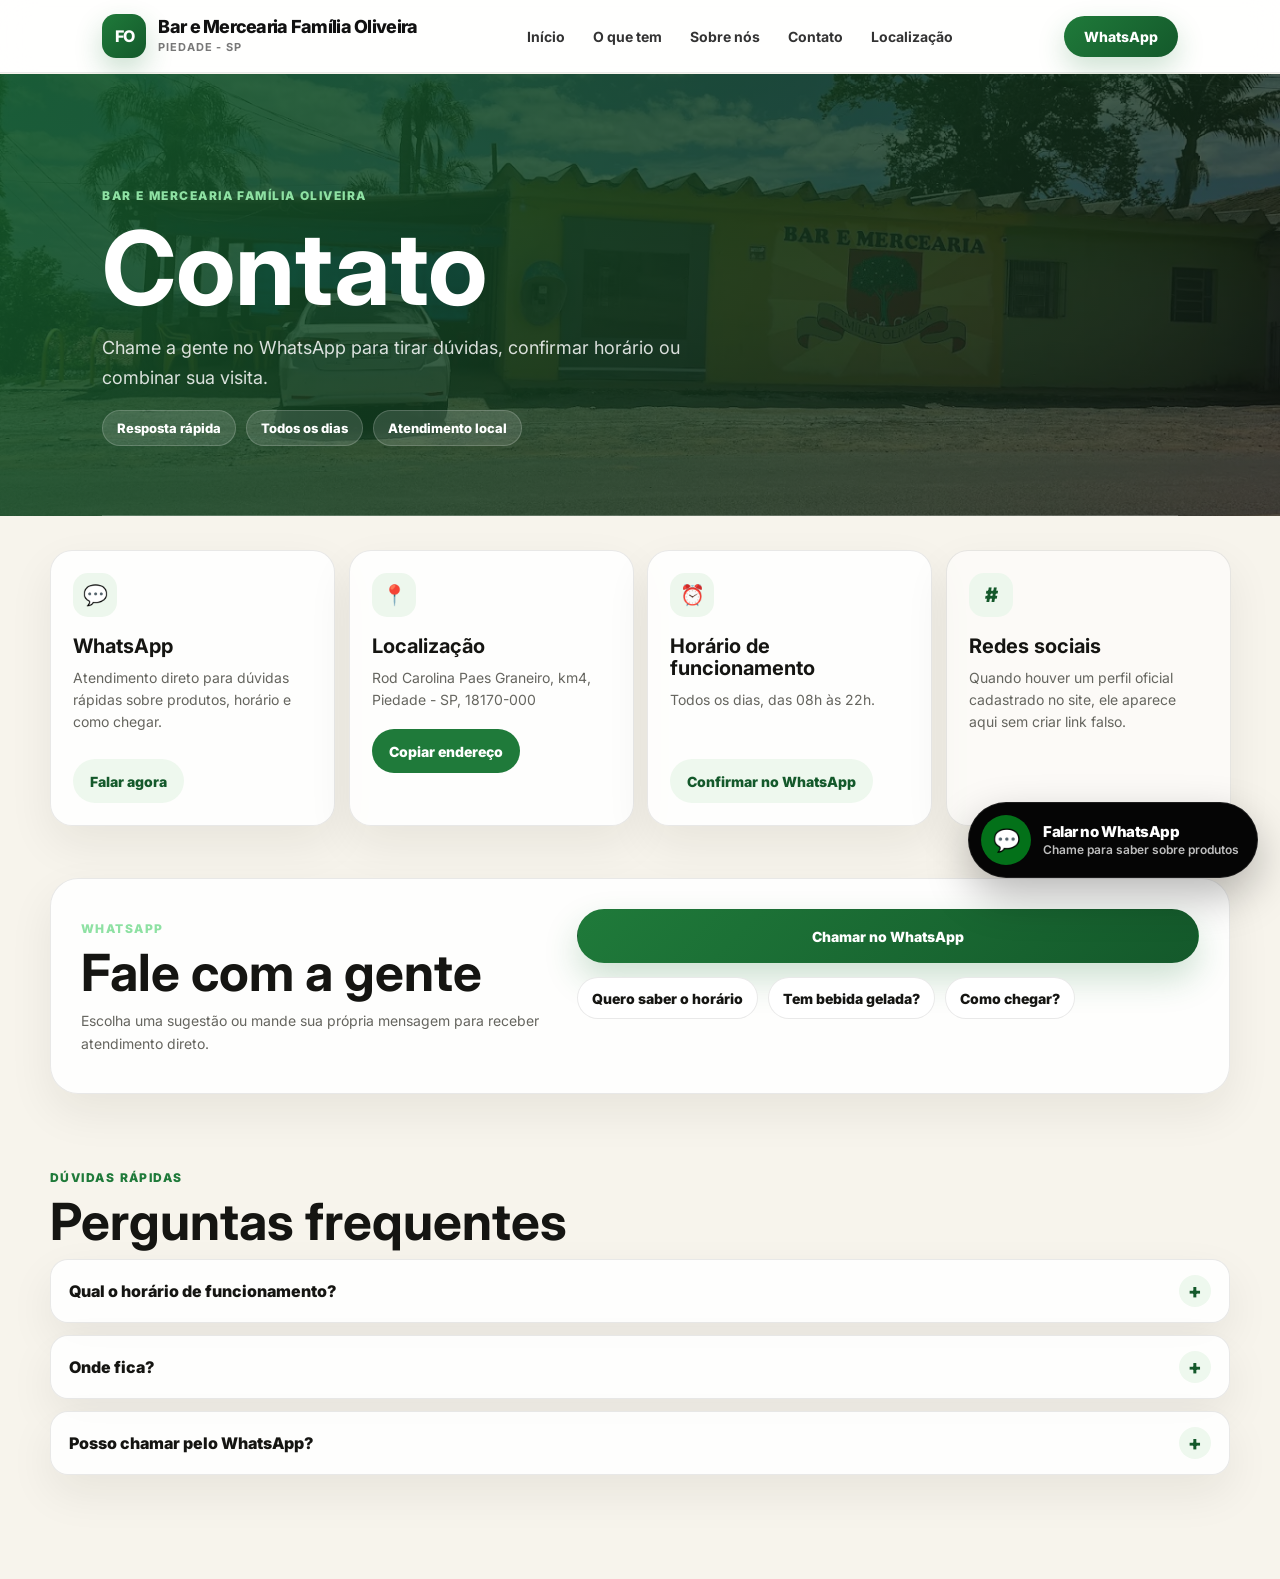
==== commit 1d0451b9: "Commit" ====
--- a/contato.html
+++ b/contato.html
@@ -5,28 +5,28 @@
   <meta name="viewport" content="width=device-width, initial-scale=1.0">
   <link href="https://fonts.googleapis.com/css2?family=Inter:wght@300;400;600;700;800&display=swap" rel="stylesheet">
   <link rel="stylesheet" href="style.css">
-  <title>Contato | Família Oliveira</title>
-  <meta name="description" content="Veja endereço, horário de funcionamento e fale direto pelo WhatsApp com a Família Oliveira.">
+  <title>Contato | Bar e Mercearia Fam&iacute;lia Oliveira</title>
+  <meta name="description" content="Veja endere&ccedil;o, hor&aacute;rio de funcionamento e fale direto pelo WhatsApp com o Bar e Mercearia Fam&iacute;lia Oliveira.">
 </head>
-<body>
+<body class="contact-page">
 
 <!-- HEADER -->
 <header class="header" id="site-header">
   <div class="logo">
     <div class="logo-icon">FO</div>
     <div>
-      <strong>Família Oliveira</strong>
-      <span>Bar e Mercearia</span>
+      <strong>Bar e Mercearia Fam&iacute;lia Oliveira</strong>
+      <span>Piedade - SP</span>
     </div>
   </div>
 
   <!-- MENU DESKTOP -->
   <nav class="desktop-menu">
-    <a href="index.html">Início</a>
+    <a href="index.html">In&iacute;cio</a>
     <a href="index.html#servicos">O que tem</a>
-    <a href="sobre-nos.html">Sobre nós</a>
+    <a href="sobre-nos.html">Sobre n&oacute;s</a>
     <a href="contato.html">Contato</a>
-    <a href="localizacao.html">Localização</a>
+    <a href="localizacao.html">Localiza&ccedil;&atilde;o</a>
   </nav>
 
   <a class="whatsapp desktop-btn"
@@ -34,67 +34,134 @@
      WhatsApp
   </a>
 
-  <!-- BOTÃO MOBILE -->
-  <button class="menu-toggle" id="menu-toggle" type="button" aria-label="Abrir menu" aria-expanded="false">☰</button>
+  <!-- BOTAO MOBILE -->
+  <button class="menu-toggle" id="menu-toggle" type="button" aria-label="Abrir menu" aria-expanded="false">&#9776;</button>
 </header>
 
 <!-- MENU MOBILE -->
 <div class="mobile-menu" id="mobile-menu" aria-hidden="true">
-  <a href="index.html">Início</a>
+  <a href="index.html">In&iacute;cio</a>
   <a href="index.html#servicos">O que tem</a>
-  <a href="sobre-nos.html">Sobre nós</a>
+  <a href="sobre-nos.html">Sobre n&oacute;s</a>
   <a href="contato.html">Contato</a>
-  <a href="localizacao.html">Localização</a>
+  <a href="localizacao.html">Localiza&ccedil;&atilde;o</a>
   <a href="https://wa.me/5515996318154?text=Oi%2C%20tudo%20bem%3F%20Tenho%20uma%20d%C3%BAvida.">
     WhatsApp
   </a>
 </div>
 
-<section class="page-intro reveal">
-  <span class="section-label">Família Oliveira</span>
-  <h1>Contato</h1>
-  <p>Veja endereço, horário de funcionamento e fale direto pelo WhatsApp com a Família Oliveira.</p>
-</section>
+<main class="contact-main">
+  <section class="contact-hero reveal" aria-labelledby="contact-title">
+    <div class="contact-hero__content">
+      <span class="contact-kicker">Bar e Mercearia Fam&iacute;lia Oliveira</span>
+      <h1 id="contact-title">Contato</h1>
+      <p>Chame a gente no WhatsApp para tirar d&uacute;vidas, confirmar hor&aacute;rio ou combinar sua visita.</p>
+      <div class="contact-chips" aria-label="Destaques do atendimento">
+        <span>Resposta r&aacute;pida</span>
+        <span>Todos os dias</span>
+        <span>Atendimento local</span>
+      </div>
+    </div>
+  </section>
 
-<!-- CONTATO -->
-<section id="contato" class="contato reveal">
-  <div class="contato-container">
-    <div class="reveal">
-      <span class="section-label">Contato</span>
-      <h2>Informações para visita</h2>
-      <p>Confira endereço, horário e fale direto pelo WhatsApp.</p>
+  <section class="contact-actions" aria-label="Canais de contato">
+    <div class="contact-card-grid">
+      <article class="contact-card reveal">
+        <span class="contact-card__icon" aria-hidden="true">&#128172;</span>
+        <strong>WhatsApp</strong>
+        <p>Atendimento direto para d&uacute;vidas r&aacute;pidas sobre produtos, hor&aacute;rio e como chegar.</p>
+        <a class="contact-link" href="https://wa.me/5515996318154?text=Oi%2C%20tudo%20bem%3F%20Tenho%20uma%20d%C3%BAvida." target="_blank" rel="noopener">Falar agora</a>
+      </article>
+
+      <article class="contact-card reveal">
+        <span class="contact-card__icon" aria-hidden="true">&#128205;</span>
+        <strong>Localiza&ccedil;&atilde;o</strong>
+        <p>Rod Carolina Paes Graneiro, km4, Piedade - SP, 18170-000</p>
+        <button class="contact-link contact-link--button" type="button" data-copy-address="Rod Carolina Paes Graneiro, km4, Piedade - SP, 18170-000">Copiar endere&ccedil;o</button>
+        <span class="contact-feedback" role="status" aria-live="polite"></span>
+      </article>
+
+      <article class="contact-card reveal">
+        <span class="contact-card__icon" aria-hidden="true">&#9200;</span>
+        <strong>Hor&aacute;rio de funcionamento</strong>
+        <p>Todos os dias, das 08h &agrave;s 22h.</p>
+        <a class="contact-link" href="https://wa.me/5515996318154?text=Ol%C3%A1%2C%20voc%C3%AAs%20est%C3%A3o%20abertos%20agora%3F" target="_blank" rel="noopener">Confirmar no WhatsApp</a>
+      </article>
+
+      <article class="contact-card contact-card--muted reveal">
+        <span class="contact-card__icon" aria-hidden="true">#</span>
+        <strong>Redes sociais</strong>
+        <p>Quando houver um perfil oficial cadastrado no site, ele aparece aqui sem criar link falso.</p>
+      </article>
+    </div>
+  </section>
+
+  <section class="contact-feature reveal" aria-labelledby="contact-whatsapp-title">
+    <div>
+      <span class="contact-kicker">WhatsApp</span>
+      <h2 id="contact-whatsapp-title">Fale com a gente</h2>
+      <p>Escolha uma sugest&atilde;o ou mande sua pr&oacute;pria mensagem para receber atendimento direto.</p>
     </div>
 
-    <div class="contato-grid">
-      <div class="contato-item reveal">
-        <span>📍</span>
-        <strong>Endereço</strong>
-        <p>Rod. Carolina Paes Graneiro, km 4<br>Piedade - SP</p>
+    <div class="contact-whatsapp-box">
+      <a class="contact-primary-btn" data-contact-whatsapp href="https://wa.me/5515996318154?text=Oi%2C%20tudo%20bem%3F%20Tenho%20uma%20d%C3%BAvida." target="_blank" rel="noopener">
+        Chamar no WhatsApp
+      </a>
+
+      <div class="contact-suggestions" aria-label="Sugest&otilde;es de mensagem">
+        <button type="button" data-wa-message="Quero saber o hor&aacute;rio">Quero saber o hor&aacute;rio</button>
+        <button type="button" data-wa-message="Tem bebida gelada?">Tem bebida gelada?</button>
+        <button type="button" data-wa-message="Como chegar?">Como chegar?</button>
       </div>
 
-      <div class="contato-item reveal">
-        <span>⏰</span>
-        <strong>Horário</strong>
-        <p>Todos os dias<br>08h às 22h</p>
-      </div>
+      <span class="contact-feedback" role="status" aria-live="polite"></span>
+    </div>
+  </section>
 
-      <div class="contato-item reveal">
-        <span>💬</span>
-        <strong>WhatsApp</strong>
-        <p>Atendimento direto para dúvidas rápidas.</p>
-        <a href="https://wa.me/5515996318154?text=Oi%2C%20tudo%20bem%3F%20Tenho%20uma%20d%C3%BAvida." class="mini-link">Falar agora</a>
-      </div>
+  <section class="contact-faq reveal" aria-labelledby="contact-faq-title">
+    <span class="contact-kicker">D&uacute;vidas r&aacute;pidas</span>
+    <h2 id="contact-faq-title">Perguntas frequentes</h2>
+
+    <div class="contact-faq-list">
+      <article class="contact-faq-item">
+        <button type="button" aria-expanded="false">
+          <span>Qual o hor&aacute;rio de funcionamento?</span>
+          <span aria-hidden="true">+</span>
+        </button>
+        <div class="contact-faq-panel">
+          <p>Atendemos todos os dias, das 08h &agrave;s 22h.</p>
+        </div>
+      </article>
+
+      <article class="contact-faq-item">
+        <button type="button" aria-expanded="false">
+          <span>Onde fica?</span>
+          <span aria-hidden="true">+</span>
+        </button>
+        <div class="contact-faq-panel">
+          <p>Ficamos na Rod Carolina Paes Graneiro, km4, Piedade - SP, 18170-000.</p>
+        </div>
+      </article>
+
+      <article class="contact-faq-item">
+        <button type="button" aria-expanded="false">
+          <span>Posso chamar pelo WhatsApp?</span>
+          <span aria-hidden="true">+</span>
+        </button>
+        <div class="contact-faq-panel">
+          <p>Sim. O WhatsApp &eacute; o melhor canal para d&uacute;vidas r&aacute;pidas e informa&ccedil;&otilde;es antes de visitar.</p>
+        </div>
+      </article>
     </div>
-  </div>
-</section>
+  </section>
+</main>
 
-
-<!-- BOTÃO WHATSAPP FLUTUANTE -->
+<!-- BOTAO WHATSAPP FLUTUANTE -->
 <a href="https://wa.me/5515996318154?text=Ol%C3%A1%2C%20voc%C3%AAs%20est%C3%A3o%20abertos%20agora%3F"
    class="whatsapp-float"
    target="_blank"
    aria-label="Falar no WhatsApp">
-  <div class="wa-icon">💬</div>
+  <div class="wa-icon">&#128172;</div>
   <div class="wa-text">
     <strong>Falar no WhatsApp</strong>
     <span>Chame para saber sobre produtos</span>
--- a/style.css
+++ b/style.css
@@ -999,6 +999,964 @@
 }
 
 /* BOTÃO WHATSAPP FLUTUANTE */
+/* LOCALIZACAO PAGE */
+/* CONTACT PAGE */
+.contact-page {
+  --contact-green: #1f7a3a;
+  --contact-green-dark: #14592b;
+  --contact-ink: #151512;
+  --contact-muted: #65655f;
+  --contact-cream: #f7f4ec;
+  --contact-line: rgba(21, 21, 18, 0.09);
+  background: #f7f4ec;
+  color: var(--contact-ink);
+}
+
+.contact-main {
+  overflow: hidden;
+}
+
+.contact-hero {
+  position: relative;
+  padding: 78px 8% 34px;
+  background:
+    linear-gradient(135deg, rgba(20, 89, 43, 0.92), rgba(18, 18, 16, 0.72)),
+    url("bar-mercearia-banner.webp") center/cover no-repeat;
+  color: #fff;
+  isolation: isolate;
+}
+
+.contact-hero::after {
+  content: "";
+  position: absolute;
+  inset: auto 8% 0;
+  height: 1px;
+  background: rgba(255, 255, 255, 0.22);
+}
+
+.contact-hero__content,
+.contact-actions,
+.contact-feature,
+.contact-faq {
+  width: min(1180px, 100%);
+  margin: 0 auto;
+}
+
+.contact-hero__content {
+  display: grid;
+  gap: 18px;
+  min-height: 330px;
+  align-content: center;
+}
+
+.contact-kicker {
+  display: inline-flex;
+  width: fit-content;
+  color: #8ee1a3;
+  font-size: 12px;
+  font-weight: 850;
+  letter-spacing: 0.12em;
+  text-transform: uppercase;
+}
+
+.contact-hero h1 {
+  font-size: clamp(54px, 8vw, 104px);
+  line-height: 0.92;
+  letter-spacing: 0;
+}
+
+.contact-hero p {
+  max-width: 620px;
+  color: rgba(255, 255, 255, 0.84);
+  font-size: 18px;
+  line-height: 1.62;
+}
+
+.contact-chips,
+.contact-suggestions {
+  display: flex;
+  flex-wrap: wrap;
+  gap: 10px;
+}
+
+.contact-chips span {
+  display: inline-flex;
+  align-items: center;
+  min-height: 36px;
+  padding: 0 14px;
+  border-radius: 999px;
+  background: rgba(255, 255, 255, 0.13);
+  border: 1px solid rgba(255, 255, 255, 0.18);
+  color: #fff;
+  font-size: 13px;
+  font-weight: 800;
+}
+
+.contact-actions {
+  padding: 34px 0 28px;
+}
+
+.contact-card-grid {
+  display: grid;
+  grid-template-columns: repeat(4, minmax(0, 1fr));
+  gap: 14px;
+}
+
+.contact-card,
+.contact-feature,
+.contact-faq-item {
+  border: 1px solid var(--contact-line);
+  background: rgba(255, 255, 255, 0.86);
+  box-shadow: 0 18px 46px rgba(35, 30, 20, 0.07);
+}
+
+.contact-card {
+  position: relative;
+  min-height: 240px;
+  padding: 22px;
+  border-radius: 22px;
+  display: flex;
+  flex-direction: column;
+  transition: transform 0.24s ease, box-shadow 0.24s ease, border-color 0.24s ease;
+}
+
+.contact-card__icon {
+  width: 44px;
+  height: 44px;
+  display: grid;
+  place-items: center;
+  margin-bottom: 18px;
+  border-radius: 15px;
+  color: var(--contact-green-dark);
+  background: #edf7ed;
+  font-size: 20px;
+  font-weight: 900;
+}
+
+.contact-card strong {
+  display: block;
+  margin-bottom: 10px;
+  font-size: 20px;
+  line-height: 1.1;
+  letter-spacing: 0;
+}
+
+.contact-card p,
+.contact-feature p,
+.contact-faq-panel p {
+  color: var(--contact-muted);
+  line-height: 1.58;
+  font-size: 14px;
+}
+
+.contact-card p {
+  margin-bottom: 18px;
+}
+
+.contact-card--muted {
+  background: rgba(255, 255, 255, 0.56);
+}
+
+.contact-link,
+.contact-primary-btn,
+.contact-suggestions button {
+  appearance: none;
+  display: inline-flex;
+  align-items: center;
+  justify-content: center;
+  min-height: 44px;
+  border-radius: 999px;
+  border: 1px solid transparent;
+  font: inherit;
+  font-size: 14px;
+  font-weight: 850;
+  text-decoration: none;
+  cursor: pointer;
+  transition: transform 0.22s ease, box-shadow 0.22s ease, background 0.22s ease, border-color 0.22s ease;
+}
+
+.contact-link {
+  width: fit-content;
+  margin-top: auto;
+  padding: 0 16px;
+  color: var(--contact-green-dark);
+  background: #eef8ee;
+}
+
+.contact-link--button {
+  color: #fff;
+  background: var(--contact-green);
+}
+
+.contact-feedback {
+  display: block;
+  min-height: 20px;
+  margin-top: 10px;
+  color: var(--contact-green-dark);
+  font-size: 13px;
+  font-weight: 800;
+  opacity: 0;
+  transform: translateY(4px);
+  transition: opacity 0.2s ease, transform 0.2s ease;
+}
+
+.contact-feedback.is-visible {
+  opacity: 1;
+  transform: translateY(0);
+}
+
+.contact-feature {
+  margin-top: 24px;
+  padding: 30px;
+  border-radius: 28px;
+  display: grid;
+  grid-template-columns: 0.86fr 1.14fr;
+  gap: 26px;
+  align-items: center;
+}
+
+.contact-feature h2,
+.contact-faq h2 {
+  margin: 10px 0 12px;
+  font-size: clamp(32px, 4vw, 56px);
+  line-height: 1;
+  letter-spacing: 0;
+}
+
+.contact-whatsapp-box {
+  display: grid;
+  gap: 14px;
+}
+
+.contact-primary-btn {
+  min-height: 54px;
+  padding: 0 22px;
+  color: #fff;
+  background: linear-gradient(135deg, var(--contact-green), var(--contact-green-dark));
+  box-shadow: 0 16px 34px rgba(31, 122, 58, 0.22);
+}
+
+.contact-suggestions button {
+  min-height: 42px;
+  padding: 0 14px;
+  color: var(--contact-ink);
+  background: #fff;
+  border-color: var(--contact-line);
+}
+
+.contact-faq {
+  padding: 72px 0 104px;
+}
+
+.contact-faq .contact-kicker {
+  color: var(--contact-green);
+}
+
+.contact-faq-list {
+  display: grid;
+  gap: 12px;
+}
+
+.contact-faq-item {
+  overflow: hidden;
+  border-radius: 18px;
+  transition: transform 0.24s ease, box-shadow 0.24s ease, border-color 0.24s ease;
+}
+
+.contact-faq-item button {
+  appearance: none;
+  width: 100%;
+  min-height: 62px;
+  padding: 0 18px;
+  border: 0;
+  background: transparent;
+  color: var(--contact-ink);
+  display: flex;
+  align-items: center;
+  justify-content: space-between;
+  gap: 16px;
+  text-align: left;
+  font: inherit;
+  font-weight: 850;
+  cursor: pointer;
+}
+
+.contact-faq-item button span:first-child {
+  line-height: 1.25;
+}
+
+.contact-faq-item button span:last-child {
+  width: 32px;
+  height: 32px;
+  min-width: 32px;
+  display: grid;
+  place-items: center;
+  border-radius: 50%;
+  color: var(--contact-green-dark);
+  background: #eef8ee;
+  font-size: 20px;
+}
+
+.contact-faq-panel {
+  max-height: 0;
+  opacity: 0;
+  overflow: hidden;
+  transition: max-height 0.26s ease, opacity 0.22s ease;
+}
+
+.contact-faq-panel p {
+  padding: 0 18px 18px;
+}
+
+.contact-faq-item.is-open .contact-faq-panel {
+  max-height: 140px;
+  opacity: 1;
+}
+
+.contact-card:hover,
+.contact-feature:hover,
+.contact-faq-item:hover {
+  transform: translateY(-5px);
+  border-color: rgba(31, 122, 58, 0.22);
+  box-shadow: 0 28px 70px rgba(35, 30, 20, 0.13);
+}
+
+.contact-link:hover,
+.contact-primary-btn:hover,
+.contact-suggestions button:hover {
+  transform: translateY(-2px);
+}
+
+.contact-link:active,
+.contact-primary-btn:active,
+.contact-suggestions button:active,
+.contact-faq-item button:active {
+  transform: scale(0.98);
+}
+
+@media(max-width: 980px) {
+  .contact-card-grid {
+    grid-template-columns: repeat(2, minmax(0, 1fr));
+  }
+
+  .contact-feature {
+    grid-template-columns: 1fr;
+  }
+}
+
+@media(max-width: 768px) {
+  .contact-page {
+    padding-bottom: 76px;
+  }
+
+  .contact-hero {
+    padding: 56px 20px 28px;
+  }
+
+  .contact-hero__content {
+    min-height: 310px;
+  }
+
+  .contact-hero h1,
+  .contact-feature h2,
+  .contact-faq h2 {
+    letter-spacing: 0;
+  }
+
+  .contact-hero p {
+    font-size: 16px;
+    line-height: 1.55;
+  }
+
+  .contact-actions {
+    padding: 22px 20px 20px;
+  }
+
+  .contact-card-grid {
+    grid-template-columns: 1fr;
+  }
+
+  .contact-card {
+    min-height: 0;
+    padding: 20px;
+  }
+
+  .contact-link,
+  .contact-primary-btn,
+  .contact-suggestions button {
+    width: 100%;
+    min-height: 50px;
+  }
+
+  .contact-feature {
+    width: calc(100% - 40px);
+    padding: 22px;
+    border-radius: 24px;
+  }
+
+  .contact-suggestions {
+    display: grid;
+    grid-template-columns: 1fr;
+  }
+
+  .contact-faq {
+    width: calc(100% - 40px);
+    padding: 56px 0 88px;
+  }
+}
+
+@media(max-width: 430px) {
+  .contact-hero {
+    padding-top: 46px;
+  }
+
+  .contact-hero__content {
+    min-height: 280px;
+  }
+
+  .contact-chips {
+    display: grid;
+    grid-template-columns: 1fr;
+  }
+
+  .contact-chips span {
+    justify-content: center;
+  }
+}
+
+.location-page {
+  --loc-green: #1f7a3a;
+  --loc-green-dark: #14592b;
+  --loc-ink: #151512;
+  --loc-muted: #63645f;
+  --loc-cream: #f7f4ec;
+  --loc-amber: #d99825;
+  --loc-line: rgba(21, 21, 18, 0.09);
+  background: #f7f4ec;
+  color: var(--loc-ink);
+}
+
+.location-main {
+  overflow: hidden;
+}
+
+.location-hero {
+  width: min(1180px, calc(100% - 16%));
+  margin: 0 auto;
+  padding: 76px 0 82px;
+  display: grid;
+  grid-template-columns: 0.9fr 1.1fr;
+  gap: 28px;
+  align-items: center;
+}
+
+.location-hero__content {
+  display: grid;
+  gap: 20px;
+}
+
+.location-kicker {
+  display: inline-flex;
+  width: fit-content;
+  color: var(--loc-green);
+  font-size: 12px;
+  font-weight: 850;
+  letter-spacing: 0.12em;
+  text-transform: uppercase;
+}
+
+.location-hero h1 {
+  max-width: 620px;
+  font-size: clamp(46px, 7vw, 92px);
+  line-height: 0.92;
+  letter-spacing: -0.06em;
+}
+
+.location-hero p {
+  max-width: 560px;
+  color: var(--loc-muted);
+  font-size: 17px;
+  line-height: 1.68;
+}
+
+.location-chips {
+  display: flex;
+  flex-wrap: wrap;
+  gap: 9px;
+}
+
+.location-chips span {
+  display: inline-flex;
+  align-items: center;
+  min-height: 34px;
+  padding: 0 13px;
+  border-radius: 999px;
+  color: #183f25;
+  background: rgba(31, 122, 58, 0.10);
+  border: 1px solid rgba(31, 122, 58, 0.14);
+  font-size: 13px;
+  font-weight: 800;
+}
+
+.location-quick-cards {
+  display: grid;
+  grid-template-columns: repeat(2, minmax(0, 1fr));
+  gap: 12px;
+  max-width: 560px;
+}
+
+.location-quick-cards article,
+.location-map-card,
+.location-route-card,
+.location-place-card,
+.location-benefits div {
+  transition: transform 0.24s ease, box-shadow 0.24s ease, border-color 0.24s ease;
+}
+
+.location-quick-cards article {
+  min-height: 112px;
+  padding: 18px;
+  border-radius: 20px;
+  background: rgba(255, 255, 255, 0.78);
+  border: 1px solid rgba(255, 255, 255, 0.82);
+  box-shadow: 0 16px 42px rgba(35, 30, 20, 0.07);
+}
+
+.location-quick-cards span,
+.location-map-head span,
+.location-route-card small,
+.location-benefits span {
+  display: block;
+  color: #76766e;
+  font-size: 12px;
+  font-weight: 850;
+  letter-spacing: 0.08em;
+  text-transform: uppercase;
+}
+
+.location-quick-cards strong {
+  display: block;
+  margin-top: 12px;
+  font-size: 17px;
+  line-height: 1.25;
+  letter-spacing: -0.03em;
+}
+
+.location-map-card {
+  position: relative;
+  padding: 18px;
+  border-radius: 30px;
+  background: #fff;
+  border: 1px solid rgba(255, 255, 255, 0.86);
+  box-shadow: 0 30px 80px rgba(35, 30, 20, 0.14);
+}
+
+.location-map-head {
+  display: flex;
+  align-items: center;
+  justify-content: space-between;
+  gap: 16px;
+  margin-bottom: 14px;
+}
+
+.location-map-head strong {
+  display: block;
+  margin-top: 5px;
+  font-size: 20px;
+  letter-spacing: -0.04em;
+}
+
+.location-pin {
+  width: 48px;
+  height: 48px;
+  display: grid;
+  place-items: center;
+  border-radius: 16px;
+  background: #f1f7f0;
+  font-size: 22px;
+}
+
+.location-map-frame {
+  position: relative;
+  overflow: hidden;
+  min-height: 430px;
+  border-radius: 24px;
+  background: #e8e2d3;
+  border: 1px solid var(--loc-line);
+}
+
+.location-map-frame iframe {
+  display: block;
+  width: 100%;
+  height: 100%;
+  min-height: 430px;
+  border: 0;
+}
+
+.location-map-marker {
+  position: absolute;
+  left: 50%;
+  top: 50%;
+  width: 18px;
+  height: 18px;
+  border-radius: 50% 50% 50% 0;
+  background: var(--loc-green);
+  border: 3px solid #fff;
+  box-shadow: 0 14px 32px rgba(0, 0, 0, 0.25);
+  transform: translate(-50%, -88%) rotate(-45deg);
+  pointer-events: none;
+}
+
+.location-map-marker::after {
+  content: "";
+  position: absolute;
+  inset: 3px;
+  border-radius: 50%;
+  background: #fff;
+}
+
+.location-btn {
+  appearance: none;
+  display: inline-flex;
+  align-items: center;
+  justify-content: center;
+  min-height: 46px;
+  padding: 12px 18px;
+  border-radius: 999px;
+  border: 1px solid transparent;
+  font: inherit;
+  font-size: 14px;
+  font-weight: 850;
+  text-decoration: none;
+  cursor: pointer;
+  transition: transform 0.22s ease, box-shadow 0.22s ease, background 0.22s ease, border-color 0.22s ease;
+}
+
+.location-btn--primary {
+  width: 100%;
+  margin-top: 14px;
+  color: #fff;
+  background: linear-gradient(135deg, var(--loc-green), var(--loc-green-dark));
+  box-shadow: 0 16px 34px rgba(31, 122, 58, 0.22);
+}
+
+.location-btn--light {
+  color: var(--loc-ink);
+  background: #fff;
+  border-color: rgba(255, 255, 255, 0.22);
+}
+
+.location-btn--outline {
+  color: #fff;
+  background: rgba(255, 255, 255, 0.10);
+  border-color: rgba(255, 255, 255, 0.22);
+}
+
+.location-directions {
+  position: relative;
+  padding: 84px 8% 96px;
+  color: #fff;
+  background:
+    radial-gradient(circle at 18% 18%, rgba(31, 122, 58, 0.28), transparent 26%),
+    linear-gradient(135deg, #10120f 0%, #172418 62%, #111611 100%);
+}
+
+.location-directions__grid {
+  width: min(1180px, 100%);
+  margin: 0 auto;
+  display: grid;
+  grid-template-columns: 1.08fr 0.92fr;
+  gap: 24px;
+  align-items: stretch;
+}
+
+.location-routes h2 {
+  max-width: 620px;
+  margin: 12px 0 24px;
+  font-size: clamp(32px, 4.4vw, 58px);
+  line-height: 1;
+  letter-spacing: -0.055em;
+}
+
+.location-directions .location-kicker {
+  color: #8ee1a3;
+}
+
+.location-route-grid {
+  display: grid;
+  grid-template-columns: repeat(3, minmax(0, 1fr));
+  gap: 14px;
+}
+
+.location-route-card {
+  min-height: 176px;
+  padding: 20px;
+  border-radius: 22px;
+  color: #fff;
+  text-decoration: none;
+  background: rgba(255, 255, 255, 0.08);
+  border: 1px solid rgba(255, 255, 255, 0.12);
+  box-shadow: 0 18px 46px rgba(0, 0, 0, 0.18);
+}
+
+.location-route-card span {
+  width: 42px;
+  height: 42px;
+  display: grid;
+  place-items: center;
+  margin-bottom: 24px;
+  border-radius: 14px;
+  color: #112114;
+  background: #fff;
+  font-weight: 900;
+}
+
+.location-route-card strong {
+  display: block;
+  margin-bottom: 8px;
+  font-size: 20px;
+  line-height: 1.1;
+  letter-spacing: -0.04em;
+}
+
+.location-route-card small {
+  color: rgba(255, 255, 255, 0.68);
+  letter-spacing: 0;
+  text-transform: none;
+}
+
+.location-action-row {
+  display: flex;
+  flex-wrap: wrap;
+  align-items: center;
+  gap: 10px;
+  margin-top: 18px;
+}
+
+.location-copy-feedback {
+  min-height: 20px;
+  color: #8ee1a3;
+  font-size: 13px;
+  font-weight: 800;
+  opacity: 0;
+  transform: translateY(4px);
+  transition: opacity 0.2s ease, transform 0.2s ease;
+}
+
+.location-copy-feedback.is-visible {
+  opacity: 1;
+  transform: translateY(0);
+}
+
+.location-place-card {
+  overflow: hidden;
+  border-radius: 28px;
+  background: #fff;
+  color: var(--loc-ink);
+  border: 1px solid rgba(255, 255, 255, 0.18);
+  box-shadow: 0 24px 70px rgba(0, 0, 0, 0.24);
+}
+
+.location-place-card img {
+  display: block;
+  width: 100%;
+  height: 280px;
+  object-fit: cover;
+}
+
+.location-place-card__body {
+  padding: 24px;
+}
+
+.location-open-status {
+  display: inline-flex;
+  align-items: center;
+  gap: 8px;
+  min-height: 32px;
+  padding: 0 12px;
+  border-radius: 999px;
+  color: var(--loc-green-dark);
+  background: #eef8ee;
+  font-size: 13px;
+  font-weight: 850;
+}
+
+.location-open-status::before {
+  content: "";
+  width: 8px;
+  height: 8px;
+  border-radius: 50%;
+  background: var(--loc-green);
+}
+
+.location-place-card h3 {
+  margin: 16px 0 10px;
+  font-size: 28px;
+  line-height: 1.04;
+  letter-spacing: -0.05em;
+}
+
+.location-place-card p {
+  color: var(--loc-muted);
+  line-height: 1.6;
+}
+
+.location-benefits {
+  width: min(1180px, 100%);
+  margin: 26px auto 0;
+  display: grid;
+  grid-template-columns: repeat(4, minmax(0, 1fr));
+  gap: 12px;
+}
+
+.location-benefits div {
+  min-height: 96px;
+  padding: 18px;
+  border-radius: 20px;
+  background: rgba(255, 255, 255, 0.075);
+  border: 1px solid rgba(255, 255, 255, 0.10);
+}
+
+.location-benefits span {
+  color: rgba(255, 255, 255, 0.44);
+}
+
+.location-benefits strong {
+  display: block;
+  margin-top: 12px;
+  font-size: 16px;
+  line-height: 1.2;
+  letter-spacing: -0.03em;
+}
+
+.location-quick-cards article:hover,
+.location-map-card:hover,
+.location-route-card:hover,
+.location-place-card:hover,
+.location-benefits div:hover {
+  transform: translateY(-5px);
+  border-color: rgba(31, 122, 58, 0.20);
+  box-shadow: 0 28px 70px rgba(35, 30, 20, 0.14);
+}
+
+.location-route-card:hover,
+.location-benefits div:hover {
+  border-color: rgba(142, 225, 163, 0.28);
+  box-shadow: 0 28px 70px rgba(0, 0, 0, 0.26);
+}
+
+.location-btn:hover {
+  transform: translateY(-2px);
+}
+
+.location-btn:active,
+.location-route-card:active {
+  transform: scale(0.98);
+}
+
+@media(max-width: 980px) {
+  .location-hero,
+  .location-directions__grid {
+    grid-template-columns: 1fr;
+  }
+
+  .location-map-card {
+    order: 2;
+  }
+
+  .location-route-grid,
+  .location-benefits {
+    grid-template-columns: repeat(2, minmax(0, 1fr));
+  }
+}
+
+@media(max-width: 768px) {
+  .location-page {
+    padding-bottom: 74px;
+  }
+
+  .location-hero {
+    width: calc(100% - 40px);
+    padding: 50px 0 60px;
+    gap: 22px;
+  }
+
+  .location-hero h1,
+  .location-routes h2,
+  .location-place-card h3 {
+    letter-spacing: 0;
+  }
+
+  .location-hero p {
+    font-size: 15px;
+    line-height: 1.6;
+  }
+
+  .location-quick-cards,
+  .location-route-grid,
+  .location-benefits {
+    grid-template-columns: 1fr;
+  }
+
+  .location-map-card {
+    padding: 12px;
+    border-radius: 24px;
+  }
+
+  .location-map-head {
+    padding: 4px 2px 0;
+  }
+
+  .location-map-frame,
+  .location-map-frame iframe {
+    min-height: 330px;
+  }
+
+  .location-directions {
+    padding: 62px 20px 82px;
+  }
+
+  .location-route-card {
+    min-height: 138px;
+  }
+
+  .location-action-row {
+    align-items: stretch;
+  }
+
+  .location-action-row .location-btn {
+    width: 100%;
+  }
+
+  .location-copy-feedback {
+    width: 100%;
+    text-align: center;
+  }
+
+  .location-place-card img {
+    height: 230px;
+  }
+}
+
+@media(max-width: 420px) {
+  .location-hero {
+    width: calc(100% - 28px);
+  }
+
+  .location-quick-cards article,
+  .location-route-card,
+  .location-place-card__body,
+  .location-benefits div {
+    padding: 16px;
+  }
+
+  .location-map-frame,
+  .location-map-frame iframe {
+    min-height: 300px;
+  }
+}
+
+/* BOTAO WHATSAPP FLUTUANTE */
 .whatsapp-float {
   position: fixed;
   right: 22px;
@@ -1179,3 +2137,559 @@
     animation: none;
   }
 }
+
+/* HOME VISUAL EXPERIMENT */
+.home-page {
+  --olive: #1f7a3a;
+  --olive-dark: #14592b;
+  --ink: #141412;
+  --amber: #d99825;
+  --line: rgba(20, 20, 18, 0.08);
+  background:
+    radial-gradient(circle at 10% 8%, rgba(31, 122, 58, 0.10), transparent 28%),
+    radial-gradient(circle at 92% 24%, rgba(217, 152, 37, 0.12), transparent 24%),
+    #f6f4ee;
+}
+
+.home-page .header {
+  background: rgba(255, 252, 246, 0.86);
+  border-bottom-color: rgba(20, 20, 18, 0.07);
+}
+
+.home-page .hero {
+  min-height: 88vh;
+  overflow: hidden;
+  isolation: isolate;
+  background-position: center calc(50% + var(--hero-shift, 0px));
+}
+
+.home-page .hero::before {
+  content: "";
+  position: absolute;
+  inset: 0;
+  z-index: 1;
+  background:
+    radial-gradient(circle at 24% 38%, rgba(255, 255, 255, 0.18), transparent 18%),
+    linear-gradient(115deg, rgba(20, 20, 18, 0.88) 0%, rgba(20, 20, 18, 0.50) 42%, rgba(20, 20, 18, 0.16) 100%);
+  pointer-events: none;
+}
+
+.home-page .hero::after {
+  content: "";
+  position: absolute;
+  inset: 22px;
+  z-index: 1;
+  border: 1px solid rgba(255, 255, 255, 0.14);
+  border-radius: 28px;
+  pointer-events: none;
+  opacity: 0.75;
+}
+
+.home-page .overlay {
+  background:
+    linear-gradient(to top, rgba(10, 10, 9, 0.42), transparent 42%),
+    radial-gradient(circle at 88% 18%, rgba(31, 122, 58, 0.28), transparent 30%);
+  z-index: 1;
+}
+
+.home-page .hero-content {
+  display: grid;
+  gap: 18px;
+  transform: translateY(calc(var(--hero-lift, 0px) * -1));
+  transition: transform 0.08s linear;
+}
+
+.home-page .status {
+  gap: 8px;
+  background: rgba(255, 255, 255, 0.90);
+  color: var(--olive-dark);
+  border: 1px solid rgba(255, 255, 255, 0.62);
+  backdrop-filter: blur(16px);
+  -webkit-backdrop-filter: blur(16px);
+}
+
+.home-page .hero-subtitle {
+  margin-bottom: 4px;
+}
+
+.home-page .hero-title span:nth-child(1) {
+  color: #fff8e8;
+  text-shadow: 0 18px 48px rgba(0, 0, 0, 0.34);
+}
+
+.home-page .buttons {
+  margin-top: 2px;
+}
+
+.home-page .btn-primary,
+.home-page .whatsapp {
+  background: linear-gradient(135deg, #238943, #12592a);
+}
+
+.home-page .btn-secondary {
+  background: rgba(255, 255, 255, 0.10);
+  backdrop-filter: blur(12px);
+  -webkit-backdrop-filter: blur(12px);
+  border-color: rgba(255, 255, 255, 0.58);
+}
+
+.home-page .hero-metrics {
+  display: grid;
+  grid-template-columns: repeat(3, minmax(0, 1fr));
+  gap: 10px;
+  max-width: 600px;
+  margin-top: 4px;
+}
+
+.home-page .hero-metric {
+  padding: 13px 14px;
+  border-radius: 18px;
+  color: #fff;
+  background: rgba(255, 255, 255, 0.12);
+  border: 1px solid rgba(255, 255, 255, 0.16);
+  backdrop-filter: blur(18px);
+  -webkit-backdrop-filter: blur(18px);
+  box-shadow: 0 18px 40px rgba(0, 0, 0, 0.14);
+}
+
+.home-page .hero-metric strong,
+.home-page .hero-metric span {
+  display: block;
+}
+
+.home-page .hero-metric strong {
+  font-size: 14px;
+  line-height: 1.2;
+  letter-spacing: -0.02em;
+}
+
+.home-page .hero-metric span {
+  margin-top: 4px;
+  color: rgba(255, 255, 255, 0.72);
+  font-size: 12px;
+  font-weight: 700;
+}
+
+.home-page .ambient-chip {
+  position: absolute;
+  right: 8%;
+  bottom: 12%;
+  z-index: 2;
+  display: grid;
+  gap: 4px;
+  width: min(250px, 26vw);
+  padding: 18px;
+  border-radius: 24px;
+  color: #fff;
+  background: rgba(18, 18, 16, 0.48);
+  border: 1px solid rgba(255, 255, 255, 0.16);
+  backdrop-filter: blur(18px);
+  -webkit-backdrop-filter: blur(18px);
+  box-shadow: 0 24px 64px rgba(0, 0, 0, 0.24);
+}
+
+.home-page .ambient-chip span {
+  color: rgba(255, 255, 255, 0.68);
+  font-size: 12px;
+  font-weight: 800;
+  text-transform: uppercase;
+  letter-spacing: 0.08em;
+}
+
+.home-page .ambient-chip strong {
+  font-size: 20px;
+  letter-spacing: -0.04em;
+  line-height: 1.1;
+}
+
+.home-page .info {
+  align-items: stretch;
+}
+
+.home-page .info .card {
+  position: relative;
+  flex: 1;
+  min-height: 116px;
+  padding: 22px;
+  overflow: hidden;
+  border: 1px solid rgba(255, 255, 255, 0.76);
+  background:
+    linear-gradient(145deg, rgba(255, 255, 255, 0.96), rgba(255, 249, 238, 0.86));
+  box-shadow: 0 18px 48px rgba(35, 30, 20, 0.08);
+  color: var(--ink);
+  font-size: 16px;
+  font-weight: 800;
+  line-height: 1.35;
+  letter-spacing: -0.02em;
+}
+
+.home-page .info .card::before {
+  content: "";
+  position: absolute;
+  inset: 0;
+  background: linear-gradient(120deg, rgba(31, 122, 58, 0.12), transparent 42%);
+  opacity: 0;
+  transition: opacity 0.24s ease;
+}
+
+.home-page .info .card:hover::before {
+  opacity: 1;
+}
+
+.home-page .item-icon {
+  box-shadow: inset 0 0 0 1px rgba(31, 122, 58, 0.08);
+}
+
+.home-page .servicos {
+  position: relative;
+  padding-top: 96px;
+  background:
+    linear-gradient(180deg, rgba(255, 250, 240, 0.52), rgba(246, 244, 238, 0)),
+    radial-gradient(circle at 20% 18%, rgba(31, 122, 58, 0.08), transparent 30%);
+}
+
+.home-page .section-kicker {
+  display: block;
+  max-width: 1180px;
+  margin: 0 auto 10px;
+  color: var(--olive);
+  font-size: 12px;
+  font-weight: 850;
+  letter-spacing: 0.12em;
+  text-transform: uppercase;
+}
+
+.home-page .servicos > h2 {
+  max-width: 1180px;
+  margin: 0 auto;
+}
+
+.home-page .servicos-intro {
+  display: block;
+  max-width: 620px;
+  margin: 14px auto 30px;
+  color: #5b564d;
+  font-size: 16px;
+  font-weight: 500;
+  line-height: 1.65;
+  letter-spacing: 0;
+}
+
+.home-page .grid {
+  max-width: 1180px;
+  margin: 0 auto;
+  grid-template-columns: 1.18fr 0.92fr 0.92fr;
+  grid-auto-rows: minmax(210px, auto);
+}
+
+.home-page .item {
+  position: relative;
+  display: flex;
+  flex-direction: column;
+  justify-content: space-between;
+  min-height: 230px;
+  padding: 28px;
+  overflow: hidden;
+  border-radius: 26px;
+  border: 1px solid rgba(255, 255, 255, 0.78);
+  background:
+    linear-gradient(150deg, rgba(255, 255, 255, 0.98), rgba(255, 249, 237, 0.88));
+  box-shadow: 0 20px 52px rgba(45, 35, 20, 0.075);
+}
+
+.home-page .item::before {
+  content: "";
+  position: absolute;
+  inset: 0;
+  background:
+    radial-gradient(circle at 82% 18%, rgba(31, 122, 58, 0.14), transparent 28%),
+    linear-gradient(120deg, transparent, rgba(217, 152, 37, 0.10));
+  opacity: 0;
+  transition: opacity 0.26s ease;
+}
+
+.home-page .item::after {
+  position: absolute;
+  right: 22px;
+  top: 20px;
+  color: rgba(20, 20, 18, 0.22);
+  font-size: 11px;
+  font-weight: 850;
+  letter-spacing: 0.10em;
+  text-transform: uppercase;
+}
+
+.home-page .item:hover {
+  transform: translateY(-7px);
+  box-shadow: 0 28px 68px rgba(35, 30, 20, 0.13);
+  border-color: rgba(31, 122, 58, 0.16);
+}
+
+.home-page .item:hover::before {
+  opacity: 1;
+}
+
+.home-page .item-featured {
+  grid-row: span 2;
+  min-height: 470px;
+  color: #fff;
+  background:
+    linear-gradient(160deg, rgba(16, 81, 37, 0.94), rgba(18, 18, 16, 0.86)),
+    url("bar-mercearia-banner.webp") center/cover;
+  border-color: rgba(255, 255, 255, 0.16);
+  box-shadow: 0 30px 76px rgba(18, 58, 31, 0.22);
+}
+
+.home-page .item-featured::before {
+  opacity: 1;
+  background:
+    linear-gradient(180deg, transparent, rgba(0, 0, 0, 0.28)),
+    radial-gradient(circle at 74% 14%, rgba(255, 255, 255, 0.22), transparent 30%);
+}
+
+.home-page .item-featured::after {
+  content: "geladas";
+  color: rgba(255, 255, 255, 0.42);
+}
+
+.home-page .grid .item:nth-child(2)::after { content: "rapido"; }
+.home-page .grid .item:nth-child(3)::after { content: "lazer"; }
+.home-page .grid .item:nth-child(4)::after { content: "mercearia"; }
+
+.home-page .item > * {
+  position: relative;
+  z-index: 1;
+}
+
+.home-page .item-icon {
+  width: 54px;
+  height: 54px;
+  margin-bottom: 18px;
+  border-radius: 18px;
+  background: #eef6ed;
+  font-size: 0;
+}
+
+.home-page .item-icon::before {
+  font-size: 24px;
+  line-height: 1;
+}
+
+.home-page .grid .item:nth-child(1) .item-icon::before { content: "\1F943"; }
+.home-page .grid .item:nth-child(2) .item-icon::before { content: "\1F357"; }
+.home-page .grid .item:nth-child(3) .item-icon::before { content: "\1F3B1"; }
+.home-page .grid .item:nth-child(4) .item-icon::before { content: "\1F6D2"; }
+
+.home-page .item-featured .item-icon {
+  background: rgba(255, 255, 255, 0.16);
+  box-shadow: inset 0 0 0 1px rgba(255, 255, 255, 0.18);
+}
+
+.home-page .item h3 {
+  font-size: clamp(20px, 2vw, 28px);
+  letter-spacing: -0.045em;
+  line-height: 1.05;
+}
+
+.home-page .item p {
+  max-width: 320px;
+  color: #645f55;
+  font-size: 15px;
+  line-height: 1.58;
+}
+
+.home-page .item-featured p {
+  color: rgba(255, 255, 255, 0.82);
+  font-size: 16px;
+}
+
+.home-page .market-strip {
+  max-width: 1180px;
+  width: calc(100% - 16%);
+  margin: 24px auto 42px;
+  display: grid;
+  grid-template-columns: 1.1fr 0.9fr 0.9fr;
+  gap: 16px;
+}
+
+.home-page .market-card {
+  position: relative;
+  overflow: hidden;
+  min-height: 138px;
+  padding: 22px;
+  border-radius: 24px;
+  border: 1px solid var(--line);
+  background: rgba(255, 255, 255, 0.70);
+  backdrop-filter: blur(18px);
+  -webkit-backdrop-filter: blur(18px);
+  box-shadow: 0 16px 44px rgba(35, 30, 20, 0.06);
+  transition: transform 0.24s ease, box-shadow 0.24s ease, border-color 0.24s ease;
+}
+
+.home-page .market-card:hover {
+  transform: translateY(-5px);
+  border-color: rgba(31, 122, 58, 0.18);
+  box-shadow: 0 24px 58px rgba(35, 30, 20, 0.11);
+}
+
+.home-page .market-card::after {
+  content: "";
+  position: absolute;
+  right: -40px;
+  bottom: -58px;
+  width: 128px;
+  height: 128px;
+  border-radius: 50%;
+  background: rgba(217, 152, 37, 0.16);
+}
+
+.home-page .market-card span {
+  display: inline-flex;
+  margin-bottom: 18px;
+  color: var(--olive);
+  font-size: 12px;
+  font-weight: 850;
+  letter-spacing: 0.08em;
+  text-transform: uppercase;
+}
+
+.home-page .market-card strong {
+  display: block;
+  max-width: 280px;
+  color: var(--ink);
+  font-size: 21px;
+  line-height: 1.12;
+  letter-spacing: -0.04em;
+}
+
+.home-page .market-card small {
+  display: block;
+  margin-top: 8px;
+  color: #706b60;
+  font-size: 13px;
+  line-height: 1.45;
+  font-weight: 650;
+}
+
+.home-page .localizacao {
+  background:
+    radial-gradient(circle at 16% 22%, rgba(31, 122, 58, 0.24), transparent 28%),
+    radial-gradient(circle at 88% 18%, rgba(217, 152, 37, 0.18), transparent 24%),
+    linear-gradient(135deg, #10100f 0%, #1b1b18 56%, #28241b 100%);
+}
+
+.home-page .localizacao-info,
+.home-page .localizacao-card {
+  border: 1px solid rgba(255, 255, 255, 0.12);
+}
+
+@media (max-width: 980px) {
+  .home-page .ambient-chip {
+    display: none;
+  }
+
+  .home-page .grid,
+  .home-page .market-strip {
+    grid-template-columns: 1fr 1fr;
+  }
+
+  .home-page .item-featured {
+    grid-column: 1 / -1;
+    grid-row: auto;
+    min-height: 330px;
+  }
+}
+
+@media(max-width: 768px) {
+  .home-page .hero {
+    min-height: min(790px, calc(100svh - 64px));
+    background-position: center;
+  }
+
+  .home-page .hero::after {
+    inset: 10px;
+    border-radius: 20px;
+  }
+
+  .home-page .hero-content {
+    gap: 14px;
+    transform: none;
+  }
+
+  .home-page .status {
+    font-size: 12px;
+  }
+
+  .home-page .hero-metrics {
+    grid-template-columns: 1fr;
+    gap: 8px;
+    width: 100%;
+  }
+
+  .home-page .hero-metric {
+    display: flex;
+    align-items: center;
+    justify-content: space-between;
+    min-height: 50px;
+    padding: 12px 14px;
+  }
+
+  .home-page .hero-metric span {
+    margin-top: 0;
+    text-align: right;
+  }
+
+  .home-page .info .card {
+    min-height: 0;
+    padding: 18px;
+  }
+
+  .home-page .servicos {
+    padding-top: 64px;
+  }
+
+  .home-page .grid,
+  .home-page .market-strip {
+    grid-template-columns: 1fr;
+  }
+
+  .home-page .servicos-intro {
+    font-size: 15px;
+  }
+
+  .home-page .item {
+    min-height: 250px;
+    padding: 24px;
+    border-radius: 22px;
+  }
+
+  .home-page .item-featured {
+    min-height: 320px;
+  }
+
+  .home-page .item-icon {
+    width: 48px;
+    height: 48px;
+    border-radius: 16px;
+  }
+
+  .home-page .market-card {
+    min-height: 126px;
+    padding: 20px;
+    border-radius: 20px;
+  }
+
+  .home-page .market-strip {
+    width: calc(100% - 40px);
+    margin-top: -34px;
+    margin-bottom: 34px;
+  }
+}
+
+@media (prefers-reduced-motion: reduce) {
+  .home-page .hero,
+  .home-page .hero-content {
+    background-position: center;
+    transform: none !important;
+  }
+}
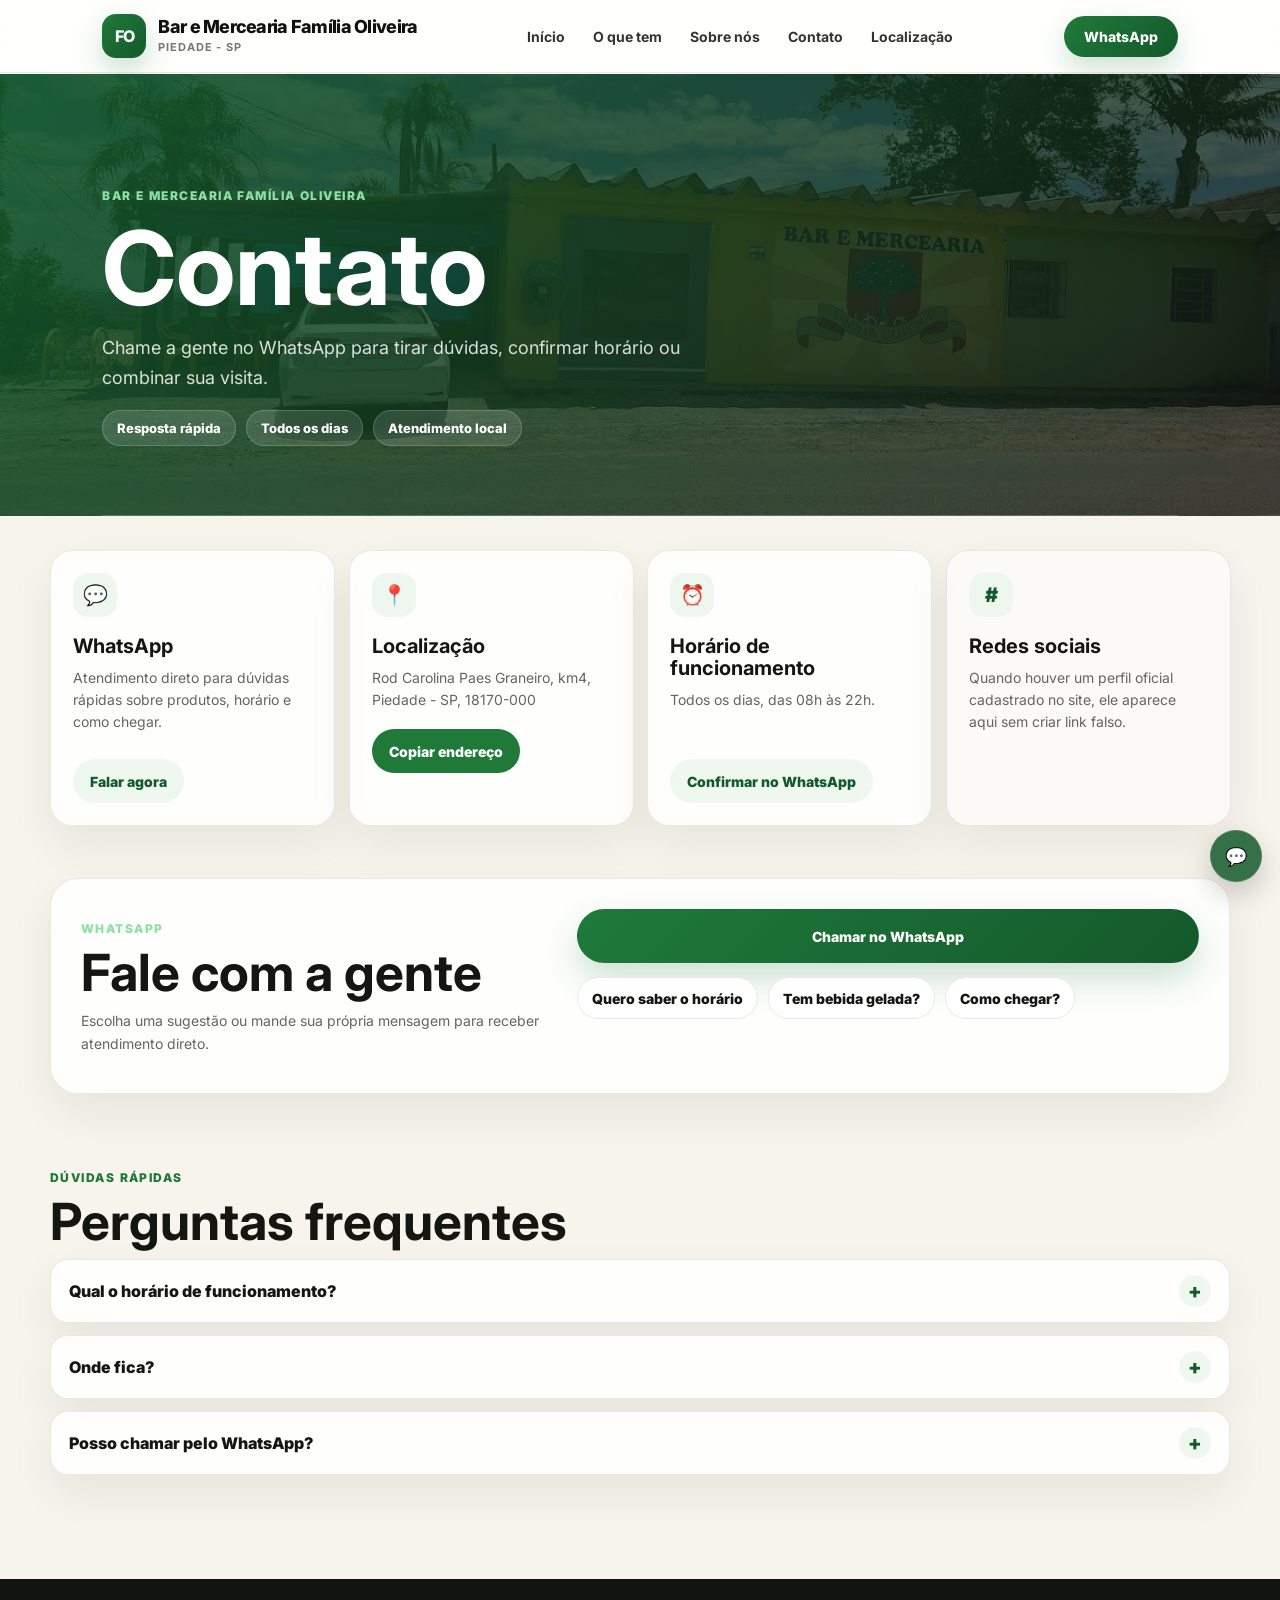
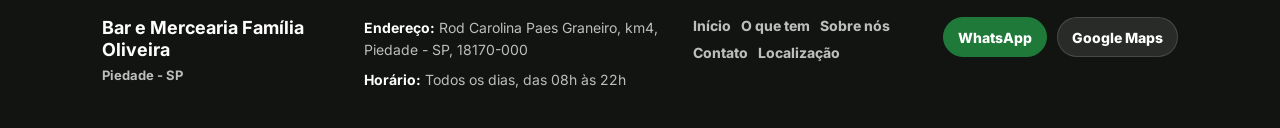
==== commit 6b793ffe: "jkdsjkdj" ====
--- a/contato.html
+++ b/contato.html
@@ -30,7 +30,9 @@
   </nav>
 
   <a class="whatsapp desktop-btn"
-     href="https://wa.me/5515996318154?text=Oi%2C%20tudo%20bem%3F%20Tenho%20uma%20d%C3%BAvida.">
+     href="https://wa.me/5515996318154?text=Oi%2C%20tudo%20bem%3F%20Tenho%20uma%20d%C3%BAvida."
+     target="_blank"
+     rel="noopener">
      WhatsApp
   </a>
 
@@ -45,7 +47,7 @@
   <a href="sobre-nos.html">Sobre n&oacute;s</a>
   <a href="contato.html">Contato</a>
   <a href="localizacao.html">Localiza&ccedil;&atilde;o</a>
-  <a href="https://wa.me/5515996318154?text=Oi%2C%20tudo%20bem%3F%20Tenho%20uma%20d%C3%BAvida.">
+  <a href="https://wa.me/5515996318154?text=Oi%2C%20tudo%20bem%3F%20Tenho%20uma%20d%C3%BAvida." target="_blank" rel="noopener">
     WhatsApp
   </a>
 </div>
@@ -156,14 +158,42 @@
   </section>
 </main>
 
+<footer class="site-footer">
+  <div class="site-footer__inner">
+    <div class="site-footer__brand">
+      <strong>Bar e Mercearia Fam&iacute;lia Oliveira</strong>
+      <span>Piedade - SP</span>
+    </div>
+
+    <div class="site-footer__info">
+      <p><strong>Endere&ccedil;o:</strong> Rod Carolina Paes Graneiro, km4, Piedade - SP, 18170-000</p>
+      <p><strong>Hor&aacute;rio:</strong> Todos os dias, das 08h &agrave;s 22h</p>
+    </div>
+
+    <div class="site-footer__links" aria-label="Links principais">
+      <a href="index.html">In&iacute;cio</a>
+      <a href="index.html#servicos">O que tem</a>
+      <a href="sobre-nos.html">Sobre n&oacute;s</a>
+      <a href="contato.html">Contato</a>
+      <a href="localizacao.html">Localiza&ccedil;&atilde;o</a>
+    </div>
+
+    <div class="site-footer__actions">
+      <a href="https://wa.me/5515996318154?text=Ol%C3%A1%2C%20quero%20saber%20sobre%20produtos%20e%20hor%C3%A1rio." target="_blank" rel="noopener">WhatsApp</a>
+      <a href="https://www.google.com/maps/search/?api=1&query=Bar%20e%20Mercearia%20Fam%C3%ADlia%20Oliveira%2C%20Rod%20Carolina%20Paes%20Graneiro%2C%20km4%2C%20Piedade%20-%20SP%2C%2018170-000" target="_blank" rel="noopener">Google Maps</a>
+    </div>
+  </div>
+</footer>
+
 <!-- BOTAO WHATSAPP FLUTUANTE -->
-<a href="https://wa.me/5515996318154?text=Ol%C3%A1%2C%20voc%C3%AAs%20est%C3%A3o%20abertos%20agora%3F"
+<a href="https://wa.me/5515996318154?text=Ol%C3%A1%2C%20quero%20saber%20sobre%20produtos%20e%20hor%C3%A1rio."
    class="whatsapp-float"
    target="_blank"
+   rel="noopener"
    aria-label="Falar no WhatsApp">
   <div class="wa-icon">&#128172;</div>
   <div class="wa-text">
-    <strong>Falar no WhatsApp</strong>
+    <strong>WhatsApp</strong>
     <span>Chame para saber sobre produtos</span>
   </div>
 </a>
--- a/style.css
+++ b/style.css
@@ -122,7 +122,7 @@
   width: 100%;
 }
 
-/* BOTÃO WHATSAPP DESKTOP */
+/* BOTAO WHATSAPP DESKTOP */
 .whatsapp {
   background: linear-gradient(135deg, #1f7a3a, #14592b);
   color: #fff;
@@ -146,7 +146,6 @@
 .mobile-menu a:active,
 .btn-primary:active,
 .btn-secondary:active,
-.mini-link:active,
 .whatsapp-float:active {
   transform: scale(0.97);
 }
@@ -231,7 +230,7 @@
 }
 
 .mobile-menu a::after {
-  content: "›";
+  content: ">";
   font-size: 20px;
   opacity: 0.5;
 }
@@ -253,76 +252,7 @@
   background: linear-gradient(to right, rgba(0,0,0,.7), rgba(0,0,0,.2));
 }
 
-.hero-content {
-  position: relative;
-  z-index: 2;
-  max-width: 620px;
-}
-
-/* ANIMAÇÃO */
-.status,
-.hero-title span,
-.hero-subtitle,
-.buttons {
-  opacity: 0;
-  transform: translateY(22px);
-  animation: fadeUp 0.7s cubic-bezier(0.22, 1, 0.36, 1) forwards;
-}
-
-.status { animation-delay: 0.12s; }
-.hero-title span:nth-child(1) { animation-delay: 0.26s; }
-.hero-title span:nth-child(2) { animation-delay: 0.38s; }
-.hero-title span:nth-child(3) { animation-delay: 0.50s; }
-.hero-subtitle { animation-delay: 0.68s; }
-.buttons { animation-delay: 0.82s; }
-
-@keyframes fadeUp {
-  to {
-    opacity: 1;
-    transform: translateY(0);
-  }
-}
-
-.status {
-  background: #fff;
-  color: #1f7a3a;
-  padding: 6px 14px;
-  border-radius: 999px;
-  font-size: 13px;
-  margin-bottom: 15px;
-  display: inline-flex;
-  align-items: center;
-  width: fit-content;
-  font-weight: 800;
-  box-shadow: 0 12px 26px rgba(0, 0, 0, 0.12);
-}
-
-.title {
-  font-size: clamp(2.2rem, 5vw, 4.4rem);
-  line-height: 0.98;
-  letter-spacing: -0.06em;
-  font-weight: 850;
-  margin-bottom: 18px;
-}
-
-.hero-title span {
-  display: block;
-}
-
-.hero-subtitle {
-  max-width: 520px;
-  color: rgba(255,255,255,0.86);
-  font-size: 17px;
-  line-height: 1.6;
-  margin-bottom: 28px;
-}
-
 /* BOTÕES */
-.buttons {
-  display: flex;
-  gap: 10px;
-}
-
 .btn-primary {
   background: #1f7a3a;
   color: #fff;
@@ -431,7 +361,6 @@
 }
 
 .item:hover .item-icon,
-.contato-item:hover span,
 .localizacao-card:hover span {
   transform: translateY(-2px) rotate(-4deg) scale(1.06);
   background: #eef7ef;
@@ -510,80 +439,7 @@
 .destaque {
   font-weight: 800;
 }
-
-
-/* CONTATO */
-.contato {
-  padding: 86px 8%;
-  background: #f7f7f7;
-}
-
-.contato-container {
-  max-width: 1180px;
-  margin: 0 auto;
-  display: grid;
-  grid-template-columns: 0.7fr 1.3fr;
-  gap: 28px;
-  align-items: start;
-}
-
-.contato h2 {
-  font-size: clamp(28px, 3vw, 42px);
-  line-height: 1.04;
-  letter-spacing: -0.05em;
-  margin: 8px 0 12px;
-}
-
-.contato-container > div:first-child p {
-  color: #666;
-  line-height: 1.6;
-}
-
-.contato-grid {
-  display: grid;
-  grid-template-columns: repeat(3, 1fr);
-  gap: 16px;
-}
-
-.contato-item {
-  background: #fff;
-  padding: 24px;
-  border-radius: 22px;
-  border: 1px solid rgba(0,0,0,0.05);
-  box-shadow: 0 14px 38px rgba(0,0,0,0.04);
-}
-
-.contato-item span {
-  display: inline-grid;
-  place-items: center;
-  width: 38px;
-  height: 38px;
-  margin-bottom: 14px;
-  border-radius: 14px;
-  background: #f6f3ec;
-}
-
-.contato-item strong {
-  display: block;
-  font-size: 17px;
-  margin-bottom: 8px;
-}
-
-.contato-item p {
-  color: #5a5a5a;
-  font-size: 14px;
-  line-height: 1.55;
-}
-
-.mini-link {
-  display: inline-flex;
-  margin-top: 12px;
-  color: #1f7a3a;
-  font-weight: 800;
-  text-decoration: none;
-}
-
-/* LOCALIZAÇÃO - MELHORADA */
+/* LOCALIZACAO - MELHORADA */
 .localizacao {
   position: relative;
   padding: 100px 8%;
@@ -649,35 +505,6 @@
   font-size: 17px;
   line-height: 1.65;
   margin-bottom: 26px;
-}
-
-.localizacao-detalhes {
-  display: grid;
-  gap: 14px;
-  margin: 26px 0 30px;
-}
-
-.localizacao-detalhes div {
-  background: #f6f3ec;
-  padding: 18px;
-  border-radius: 18px;
-  border: 1px solid rgba(0,0,0,0.05);
-}
-
-.localizacao-detalhes span {
-  display: block;
-  margin-bottom: 6px;
-  color: #777;
-  font-size: 12px;
-  font-weight: 850;
-  text-transform: uppercase;
-  letter-spacing: 0.1em;
-}
-
-.localizacao-detalhes strong {
-  color: #1b1b1b;
-  font-size: 16px;
-  line-height: 1.4;
 }
 
 .localizacao-card {
@@ -830,8 +657,16 @@
     border-radius: 13px;
   }
 
+  .logo {
+    min-width: 0;
+  }
+
   .logo strong {
     font-size: 16px;
+    max-width: calc(100vw - 126px);
+    overflow: hidden;
+    text-overflow: ellipsis;
+    white-space: nowrap;
   }
 
   .logo span {
@@ -846,35 +681,9 @@
     align-items: flex-end;
   }
 
-  .status,
-  .hero-title span,
-  .hero-subtitle,
-  .buttons {
-    animation-duration: 0.52s;
-  }
-
   .reveal {
     transform: translateY(18px);
     transition-duration: 0.42s;
-  }
-
-  .title {
-    font-size: 2.08rem;
-    line-height: 1.04;
-    letter-spacing: 0;
-    margin-bottom: 14px;
-  }
-
-  .hero-subtitle {
-    font-size: 15px;
-    line-height: 1.5;
-    margin-bottom: 22px;
-  }
-
-  .buttons {
-    flex-direction: column;
-    align-items: flex-start;
-    width: 100%;
   }
 
   .btn-primary,
@@ -900,7 +709,6 @@
   .item,
   .sobre-texto,
   .sobre-card,
-  .contato-item,
   .localizacao-info,
   .localizacao-card {
     box-shadow: 0 10px 24px rgba(0,0,0,0.05);
@@ -913,23 +721,13 @@
 
   .servicos h2,
   .sobre-texto h2,
-  .contato h2,
   .localizacao-info h2,
   .page-intro h1 {
     letter-spacing: 0;
   }
 
   .sobre-container,
-  .localizacao-container,
-  .contato-container {
-    grid-template-columns: 1fr;
-  }
-
-  .contato {
-    padding: 64px 20px;
-  }
-
-  .contato-grid {
+  .localizacao-container {
     grid-template-columns: 1fr;
   }
 
@@ -994,11 +792,7 @@
   }
 }
 
-.StrongLoc{
-  color: slateblue;
-}
-
-/* BOTÃO WHATSAPP FLUTUANTE */
+/* BOTAO WHATSAPP FLUTUANTE */
 /* LOCALIZACAO PAGE */
 /* CONTACT PAGE */
 .contact-page {
@@ -1593,28 +1387,6 @@
   border: 0;
 }
 
-.location-map-marker {
-  position: absolute;
-  left: 50%;
-  top: 50%;
-  width: 18px;
-  height: 18px;
-  border-radius: 50% 50% 50% 0;
-  background: var(--loc-green);
-  border: 3px solid #fff;
-  box-shadow: 0 14px 32px rgba(0, 0, 0, 0.25);
-  transform: translate(-50%, -88%) rotate(-45deg);
-  pointer-events: none;
-}
-
-.location-map-marker::after {
-  content: "";
-  position: absolute;
-  inset: 3px;
-  border-radius: 50%;
-  background: #fff;
-}
-
 .location-btn {
   appearance: none;
   display: inline-flex;
@@ -1959,50 +1731,43 @@
 /* BOTAO WHATSAPP FLUTUANTE */
 .whatsapp-float {
   position: fixed;
-  right: 22px;
-  bottom: 22px;
+  right: 18px;
+  bottom: 18px;
   z-index: 9999;
   display: flex;
   align-items: center;
-  gap: 12px;
-  min-width: 250px;
-  padding: 12px 18px 12px 12px;
+  gap: 10px;
+  min-width: 210px;
+  padding: 9px 14px 9px 9px;
   border-radius: 999px;
-  background: #050505;
+  background: #14592b;
   color: #fff;
   text-decoration: none;
   border: 1px solid rgba(255, 255, 255, 0.10);
-  box-shadow: 0 18px 44px rgba(0, 0, 0, 0.28);
+  box-shadow: 0 12px 28px rgba(0, 0, 0, 0.20);
   transition: transform 0.22s ease, box-shadow 0.22s ease, border-color 0.22s ease;
 }
 
 .whatsapp-float::after {
-  content: "";
-  position: absolute;
-  inset: -5px;
-  z-index: -1;
-  border-radius: inherit;
-  border: 1px solid rgba(31, 122, 58, 0.34);
-  opacity: 0;
-  animation: subtlePulse 3.8s ease-out infinite;
+  display: none;
 }
 
 .whatsapp-float:hover {
-  transform: translateY(-3px);
-  box-shadow: 0 22px 54px rgba(0, 0, 0, 0.36);
+  transform: translateY(-2px);
+  box-shadow: 0 16px 34px rgba(0, 0, 0, 0.24);
   border-color: rgba(255, 255, 255, 0.18);
 }
 
 .wa-icon {
-  width: 50px;
-  height: 50px;
-  min-width: 50px;
+  width: 40px;
+  height: 40px;
+  min-width: 40px;
   display: grid;
   place-items: center;
   border-radius: 50%;
-  background: #037119;
-  color: #050505;
-  font-size: 22px;
+  background: rgba(255, 255, 255, 0.14);
+  color: #fff;
+  font-size: 18px;
   transition: transform 0.22s ease;
 }
 
@@ -2033,7 +1798,7 @@
 
 .wa-text strong {
   color: #fff;
-  font-size: 16px;
+  font-size: 14px;
   font-weight: 850;
   letter-spacing: -0.03em;
 }
@@ -2041,7 +1806,7 @@
 .wa-text span {
   margin-top: 2px;
   color: rgba(255, 255, 255, 0.74);
-  font-size: 13px;
+  font-size: 12px;
   font-weight: 600;
 }
 
@@ -2094,10 +1859,6 @@
     font-size: 9px;
   }
 
-  .title {
-    font-size: 1.92rem;
-  }
-
   .whatsapp-float {
     width: 50px;
     height: 50px;
@@ -2107,6 +1868,62 @@
     width: 50px;
     height: 50px;
     min-width: 50px;
+  }
+}
+
+/* Ajustes finais de verificacao visual */
+.whatsapp-float {
+  min-width: 0;
+  width: 52px;
+  height: 52px;
+  padding: 0;
+  justify-content: center;
+  border-radius: 50%;
+}
+
+.whatsapp-float .wa-text {
+  display: none;
+}
+
+.whatsapp-float .wa-icon {
+  width: 52px;
+  height: 52px;
+  min-width: 52px;
+  background: rgba(255, 255, 255, 0.14);
+}
+
+.site-footer {
+  padding-bottom: 96px;
+}
+
+@media(max-width: 768px) {
+  .whatsapp-float {
+    right: 8px;
+    bottom: max(10px, env(safe-area-inset-bottom));
+    width: 42px;
+    height: 42px;
+  }
+
+  .whatsapp-float .wa-icon {
+    width: 42px;
+    height: 42px;
+    min-width: 42px;
+    font-size: 18px;
+  }
+}
+
+@media(max-width: 420px) {
+  .whatsapp-float {
+    right: 6px;
+    width: 38px;
+    height: 38px;
+  }
+
+  .whatsapp-float .wa-icon {
+    width: 38px;
+    height: 38px;
+    min-width: 38px;
+    font-size: 17px;
   }
 }
 
@@ -2123,10 +1940,6 @@
     transition-duration: 0.01ms !important;
   }
 
-  .status,
-  .hero-title span,
-  .hero-subtitle,
-  .buttons,
   .reveal {
     opacity: 1;
     transform: none;
@@ -2152,77 +1965,146 @@
 }
 
 .home-page .header {
-  background: rgba(255, 252, 246, 0.86);
+  position: fixed;
+  left: 0;
+  width: 100%;
+  background: rgba(18, 18, 16, 0.08);
+  border-bottom-color: rgba(255, 255, 255, 0.10);
+  box-shadow: none;
+  color: #fff;
+  backdrop-filter: blur(8px);
+  -webkit-backdrop-filter: blur(8px);
+}
+
+.home-page .header .logo strong,
+.home-page .header .desktop-menu a {
+  color: rgba(255, 255, 255, 0.92);
+}
+
+.home-page .header .logo span {
+  color: rgba(255, 255, 255, 0.64);
+}
+
+.home-page .header .logo-icon {
+  background: rgba(255, 255, 255, 0.14);
+  border: 1px solid rgba(255, 255, 255, 0.22);
+  box-shadow: none;
+}
+
+.home-page .header .desktop-menu a::after {
+  background: rgba(255, 255, 255, 0.72);
+}
+
+.home-page .header .desktop-menu a:hover {
+  color: #fff;
+}
+
+.home-page .header .menu-toggle {
+  color: #fff;
+  background: rgba(255, 255, 255, 0.10);
+  border-color: rgba(255, 255, 255, 0.18);
+}
+
+.home-page .header .whatsapp {
+  color: rgba(255, 255, 255, 0.88);
+  background: rgba(255, 255, 255, 0.10);
+  border: 1px solid rgba(255, 255, 255, 0.16);
+  box-shadow: none;
+}
+
+.home-page .header .whatsapp:hover {
+  color: #fff;
+  background: rgba(255, 255, 255, 0.16);
+  box-shadow: none;
+}
+
+.home-page .header.is-scrolled {
+  background: rgba(255, 252, 246, 0.88);
   border-bottom-color: rgba(20, 20, 18, 0.07);
+  box-shadow: 0 14px 34px rgba(0, 0, 0, 0.08);
+  backdrop-filter: blur(18px);
+  -webkit-backdrop-filter: blur(18px);
+}
+
+.home-page .header.is-scrolled .logo strong,
+.home-page .header.is-scrolled .desktop-menu a {
+  color: #111;
+}
+
+.home-page .header.is-scrolled .logo span {
+  color: #777;
+}
+
+.home-page .header.is-scrolled .logo-icon,
+.home-page .header.is-scrolled .whatsapp {
+  background: linear-gradient(135deg, #238943, #12592a);
+  border-color: transparent;
+}
+
+.home-page .header.is-scrolled .desktop-menu a::after {
+  background: #1f7a3a;
+}
+
+.home-page .header.is-scrolled .desktop-menu a:hover {
+  color: #1f7a3a;
+}
+
+.home-page .header.is-scrolled .menu-toggle {
+  color: #111;
+  background: #f5f5f5;
+  border-color: rgba(0, 0, 0, 0.08);
 }
 
 .home-page .hero {
-  min-height: 88vh;
+  min-height: 680px;
+  height: 88svh;
+  padding: 0;
   overflow: hidden;
   isolation: isolate;
-  background-position: center calc(50% + var(--hero-shift, 0px));
+  background: #11110f;
 }
 
 .home-page .hero::before {
   content: "";
   position: absolute;
   inset: 0;
-  z-index: 1;
-  background:
-    radial-gradient(circle at 24% 38%, rgba(255, 255, 255, 0.18), transparent 18%),
-    linear-gradient(115deg, rgba(20, 20, 18, 0.88) 0%, rgba(20, 20, 18, 0.50) 42%, rgba(20, 20, 18, 0.16) 100%);
+  z-index: 0;
+  background: url("bar-mercearia-banner.webp") center calc(50% + var(--hero-shift, 0px)) / cover no-repeat;
+  filter: saturate(0.96) contrast(1.03) brightness(0.98);
+  transform: scale(1.01);
+  transform-origin: center;
   pointer-events: none;
 }
 
 .home-page .hero::after {
   content: "";
   position: absolute;
-  inset: 22px;
-  z-index: 1;
-  border: 1px solid rgba(255, 255, 255, 0.14);
-  border-radius: 28px;
+  inset: 0;
+  z-index: 2;
+  background:
+    linear-gradient(to bottom, rgba(0, 0, 0, 0.16), rgba(0, 0, 0, 0.02) 28%, transparent 60%),
+    linear-gradient(to top, rgba(0, 0, 0, 0.10), transparent 36%);
   pointer-events: none;
-  opacity: 0.75;
 }
 
 .home-page .overlay {
   background:
-    linear-gradient(to top, rgba(10, 10, 9, 0.42), transparent 42%),
-    radial-gradient(circle at 88% 18%, rgba(31, 122, 58, 0.28), transparent 30%);
+    linear-gradient(90deg, rgba(0, 0, 0, 0.34), rgba(0, 0, 0, 0.12) 42%, rgba(0, 0, 0, 0.02) 72%),
+    linear-gradient(180deg, rgba(0, 0, 0, 0.08), transparent 44%);
   z-index: 1;
 }
 
-.home-page .hero-content {
-  display: grid;
-  gap: 18px;
-  transform: translateY(calc(var(--hero-lift, 0px) * -1));
-  transition: transform 0.08s linear;
-}
-
-.home-page .status {
-  gap: 8px;
-  background: rgba(255, 255, 255, 0.90);
-  color: var(--olive-dark);
-  border: 1px solid rgba(255, 255, 255, 0.62);
-  backdrop-filter: blur(16px);
-  -webkit-backdrop-filter: blur(16px);
-}
-
-.home-page .hero-subtitle {
-  margin-bottom: 4px;
-}
-
-.home-page .hero-title span:nth-child(1) {
-  color: #fff8e8;
-  text-shadow: 0 18px 48px rgba(0, 0, 0, 0.34);
-}
-
-.home-page .buttons {
-  margin-top: 2px;
-}
-
-.home-page .btn-primary,
-.home-page .whatsapp {
+.home-page .hero-brand {
+  position: relative;
+  z-index: 3;
+  width: min(1180px, calc(100% - 16%));
+  margin: 0 auto;
+  color: #fffaf0;
+  text-shadow: 0 2px 14px rgba(0, 0, 0, 0.26);
+  animation: heroTitleIn 0.55s ease-out both;
+}
+
+.home-page .btn-primary {
   background: linear-gradient(135deg, #238943, #12592a);
 }
 
@@ -2231,75 +2113,6 @@
   backdrop-filter: blur(12px);
   -webkit-backdrop-filter: blur(12px);
   border-color: rgba(255, 255, 255, 0.58);
-}
-
-.home-page .hero-metrics {
-  display: grid;
-  grid-template-columns: repeat(3, minmax(0, 1fr));
-  gap: 10px;
-  max-width: 600px;
-  margin-top: 4px;
-}
-
-.home-page .hero-metric {
-  padding: 13px 14px;
-  border-radius: 18px;
-  color: #fff;
-  background: rgba(255, 255, 255, 0.12);
-  border: 1px solid rgba(255, 255, 255, 0.16);
-  backdrop-filter: blur(18px);
-  -webkit-backdrop-filter: blur(18px);
-  box-shadow: 0 18px 40px rgba(0, 0, 0, 0.14);
-}
-
-.home-page .hero-metric strong,
-.home-page .hero-metric span {
-  display: block;
-}
-
-.home-page .hero-metric strong {
-  font-size: 14px;
-  line-height: 1.2;
-  letter-spacing: -0.02em;
-}
-
-.home-page .hero-metric span {
-  margin-top: 4px;
-  color: rgba(255, 255, 255, 0.72);
-  font-size: 12px;
-  font-weight: 700;
-}
-
-.home-page .ambient-chip {
-  position: absolute;
-  right: 8%;
-  bottom: 12%;
-  z-index: 2;
-  display: grid;
-  gap: 4px;
-  width: min(250px, 26vw);
-  padding: 18px;
-  border-radius: 24px;
-  color: #fff;
-  background: rgba(18, 18, 16, 0.48);
-  border: 1px solid rgba(255, 255, 255, 0.16);
-  backdrop-filter: blur(18px);
-  -webkit-backdrop-filter: blur(18px);
-  box-shadow: 0 24px 64px rgba(0, 0, 0, 0.24);
-}
-
-.home-page .ambient-chip span {
-  color: rgba(255, 255, 255, 0.68);
-  font-size: 12px;
-  font-weight: 800;
-  text-transform: uppercase;
-  letter-spacing: 0.08em;
-}
-
-.home-page .ambient-chip strong {
-  font-size: 20px;
-  letter-spacing: -0.04em;
-  line-height: 1.1;
 }
 
 .home-page .info {
@@ -2431,10 +2244,10 @@
 
 .home-page .item-featured {
   grid-row: span 2;
-  min-height: 470px;
+  min-height: 390px;
   color: #fff;
   background:
-    linear-gradient(160deg, rgba(16, 81, 37, 0.94), rgba(18, 18, 16, 0.86)),
+    linear-gradient(160deg, rgba(16, 81, 37, 0.86), rgba(18, 18, 16, 0.72)),
     url("bar-mercearia-banner.webp") center/cover;
   border-color: rgba(255, 255, 255, 0.16);
   box-shadow: 0 30px 76px rgba(18, 58, 31, 0.22);
@@ -2453,8 +2266,8 @@
 }
 
 .home-page .grid .item:nth-child(2)::after { content: "rapido"; }
-.home-page .grid .item:nth-child(3)::after { content: "lazer"; }
-.home-page .grid .item:nth-child(4)::after { content: "mercearia"; }
+.home-page .grid .item:nth-child(3)::after { content: "mercearia"; }
+.home-page .grid .item:nth-child(4)::after { content: "lazer"; }
 
 .home-page .item > * {
   position: relative;
@@ -2477,8 +2290,8 @@
 
 .home-page .grid .item:nth-child(1) .item-icon::before { content: "\1F943"; }
 .home-page .grid .item:nth-child(2) .item-icon::before { content: "\1F357"; }
-.home-page .grid .item:nth-child(3) .item-icon::before { content: "\1F3B1"; }
-.home-page .grid .item:nth-child(4) .item-icon::before { content: "\1F6D2"; }
+.home-page .grid .item:nth-child(3) .item-icon::before { content: "\1F6D2"; }
+.home-page .grid .item:nth-child(4) .item-icon::before { content: "\1F3B1"; }
 
 .home-page .item-featured .item-icon {
   background: rgba(255, 255, 255, 0.16);
@@ -2519,28 +2332,19 @@
   padding: 22px;
   border-radius: 24px;
   border: 1px solid var(--line);
-  background: rgba(255, 255, 255, 0.70);
-  backdrop-filter: blur(18px);
-  -webkit-backdrop-filter: blur(18px);
-  box-shadow: 0 16px 44px rgba(35, 30, 20, 0.06);
+  background: #fffaf1;
+  box-shadow: 0 10px 28px rgba(35, 30, 20, 0.055);
   transition: transform 0.24s ease, box-shadow 0.24s ease, border-color 0.24s ease;
 }
 
 .home-page .market-card:hover {
-  transform: translateY(-5px);
+  transform: translateY(-3px);
   border-color: rgba(31, 122, 58, 0.18);
   box-shadow: 0 24px 58px rgba(35, 30, 20, 0.11);
 }
 
 .home-page .market-card::after {
-  content: "";
-  position: absolute;
-  right: -40px;
-  bottom: -58px;
-  width: 128px;
-  height: 128px;
-  border-radius: 50%;
-  background: rgba(217, 152, 37, 0.16);
+  display: none;
 }
 
 .home-page .market-card span {
@@ -2572,22 +2376,83 @@
 }
 
 .home-page .localizacao {
-  background:
-    radial-gradient(circle at 16% 22%, rgba(31, 122, 58, 0.24), transparent 28%),
-    radial-gradient(circle at 88% 18%, rgba(217, 152, 37, 0.18), transparent 24%),
-    linear-gradient(135deg, #10100f 0%, #1b1b18 56%, #28241b 100%);
+  padding: 72px 8%;
+  background: #f6f4ee;
+  color: var(--ink);
 }
 
 .home-page .localizacao-info,
 .home-page .localizacao-card {
-  border: 1px solid rgba(255, 255, 255, 0.12);
+  border: 1px solid var(--line);
+}
+
+.home-page .localizacao::before {
+  display: none;
+}
+
+.home-page .localizacao-container {
+  grid-template-columns: 1fr 1fr;
+  gap: 18px;
+}
+
+.home-page .localizacao-info,
+.home-page .localizacao-card {
+  border-radius: 20px;
+  box-shadow: 0 10px 28px rgba(35, 30, 20, 0.06);
+}
+
+.home-page .localizacao-info {
+  padding: 30px;
+}
+
+.home-page .localizacao-info h2 {
+  font-size: clamp(28px, 3vw, 40px);
+  line-height: 1.06;
+}
+
+.home-page .localizacao-info p {
+  margin-bottom: 20px;
+}
+
+.home-page .localizacao-card {
+  min-height: auto;
+  padding: 30px;
+  color: var(--ink);
+  text-align: left;
+  place-content: center;
+  background: #fff;
+}
+
+.home-page .localizacao-card::after {
+  display: none;
+}
+
+.home-page .localizacao-card span {
+  width: 46px;
+  height: 46px;
+  margin: 0 0 14px;
+  border-radius: 14px;
+  background: #eef7ef;
+  box-shadow: none;
+  font-size: 22px;
+}
+
+.home-page .localizacao-card strong {
+  max-width: 440px;
+  color: var(--ink);
+  font-size: clamp(22px, 2.4vw, 32px);
+  line-height: 1.12;
+  letter-spacing: 0;
+}
+
+.home-page .localizacao-card p {
+  max-width: 440px;
+  margin-top: 10px;
+  color: #5d5a52;
+  line-height: 1.55;
 }
 
 @media (max-width: 980px) {
-  .home-page .ambient-chip {
-    display: none;
-  }
-
   .home-page .grid,
   .home-page .market-strip {
     grid-template-columns: 1fr 1fr;
@@ -2601,42 +2466,36 @@
 }
 
 @media(max-width: 768px) {
+  .home-page .mobile-menu {
+    position: fixed;
+    top: 64px;
+    left: 0;
+    right: 0;
+    z-index: 99;
+    background: rgba(255, 252, 246, 0.90);
+  }
+
   .home-page .hero {
-    min-height: min(790px, calc(100svh - 64px));
+    height: auto;
+    min-height: min(560px, calc(100svh - 56px));
+  }
+
+  .home-page .hero::before {
+    background-image: url("mobimage.webp");
     background-position: center;
-  }
-
-  .home-page .hero::after {
-    inset: 10px;
-    border-radius: 20px;
-  }
-
-  .home-page .hero-content {
-    gap: 14px;
-    transform: none;
-  }
-
-  .home-page .status {
-    font-size: 12px;
-  }
-
-  .home-page .hero-metrics {
-    grid-template-columns: 1fr;
-    gap: 8px;
-    width: 100%;
-  }
-
-  .home-page .hero-metric {
-    display: flex;
-    align-items: center;
-    justify-content: space-between;
-    min-height: 50px;
-    padding: 12px 14px;
-  }
-
-  .home-page .hero-metric span {
-    margin-top: 0;
-    text-align: right;
+    filter: saturate(0.96) contrast(1.02) brightness(0.98);
+  }
+
+  .home-page .overlay {
+    background:
+      linear-gradient(180deg, rgba(0, 0, 0, 0.10), transparent 30%),
+      linear-gradient(0deg, rgba(0, 0, 0, 0.28), rgba(0, 0, 0, 0.06) 55%, transparent 78%);
+  }
+
+  .home-page .hero-brand {
+    width: calc(100% - 40px);
+    align-self: flex-end;
+    text-align: left;
   }
 
   .home-page .info .card {
@@ -2645,7 +2504,7 @@
   }
 
   .home-page .servicos {
-    padding-top: 64px;
+    padding-top: 56px;
   }
 
   .home-page .grid,
@@ -2658,13 +2517,13 @@
   }
 
   .home-page .item {
-    min-height: 250px;
-    padding: 24px;
-    border-radius: 22px;
+    min-height: auto;
+    padding: 22px;
+    border-radius: 18px;
   }
 
   .home-page .item-featured {
-    min-height: 320px;
+    min-height: 260px;
   }
 
   .home-page .item-icon {
@@ -2681,15 +2540,383 @@
 
   .home-page .market-strip {
     width: calc(100% - 40px);
-    margin-top: -34px;
+    margin-top: 0;
     margin-bottom: 34px;
   }
 }
 
 @media (prefers-reduced-motion: reduce) {
-  .home-page .hero,
-  .home-page .hero-content {
+  .home-page .hero {
     background-position: center;
     transform: none !important;
   }
 }
+
+/* HIGH IMPACT UX UPDATES */
+@keyframes heroTitleIn {
+  from {
+    opacity: 0;
+    transform: translateY(12px);
+  }
+
+  to {
+    opacity: 1;
+    transform: translateY(0);
+  }
+}
+
+.home-page .hero-brand {
+  display: grid;
+  gap: 16px;
+  align-content: end;
+  min-height: 100%;
+  padding-top: 120px;
+  padding-bottom: 84px;
+}
+
+.hero-kicker {
+  display: inline-flex;
+  width: fit-content;
+  min-height: 34px;
+  align-items: center;
+  padding: 0 14px;
+  border-radius: 999px;
+  color: #fffaf0;
+  background: rgba(20, 89, 43, 0.70);
+  border: 1px solid rgba(255, 255, 255, 0.22);
+  font-size: 13px;
+  font-weight: 800;
+  text-shadow: none;
+}
+
+.hero-actions {
+  display: flex;
+  flex-wrap: wrap;
+  align-items: center;
+  gap: 12px;
+  margin-top: 0;
+}
+
+.btn-light {
+  min-height: 42px;
+  padding: 10px 18px;
+  border-radius: 999px;
+  display: inline-flex;
+  align-items: center;
+  justify-content: center;
+  font-weight: 800;
+  text-decoration: none;
+  transition: transform 0.22s ease, background 0.22s ease, border-color 0.22s ease, box-shadow 0.22s ease;
+}
+
+.btn-light {
+  color: #14592b;
+  background: #fff;
+  border: 1px solid rgba(31, 122, 58, 0.12);
+}
+
+.btn-light:hover {
+  transform: translateY(-2px);
+}
+
+.localizacao-card {
+  text-decoration: none;
+}
+
+.home-page .localizacao-card strong {
+  margin-bottom: 0;
+}
+
+.sobre-cta {
+  max-width: 1180px;
+  margin: 22px auto 0;
+  padding: 28px;
+  border-radius: 24px;
+  background: #fff;
+  border: 1px solid rgba(0, 0, 0, 0.06);
+  box-shadow: 0 14px 34px rgba(0, 0, 0, 0.05);
+  display: grid;
+  grid-template-columns: 1fr auto;
+  gap: 24px;
+  align-items: center;
+}
+
+.sobre-cta h2 {
+  margin: 8px 0 10px;
+  font-size: clamp(24px, 3vw, 34px);
+  line-height: 1.08;
+  letter-spacing: -0.04em;
+}
+
+.sobre-cta p {
+  max-width: 640px;
+  color: #4d4d4d;
+  line-height: 1.6;
+}
+
+.sobre-cta__actions {
+  display: flex;
+  flex-wrap: wrap;
+  gap: 10px;
+  justify-content: flex-end;
+}
+
+.site-footer {
+  padding: 38px 8%;
+  background: #111410;
+  color: #fff;
+}
+
+.site-footer__inner {
+  max-width: 1180px;
+  margin: 0 auto;
+  display: grid;
+  grid-template-columns: 1.05fr 1.35fr 1fr auto;
+  gap: 24px;
+  align-items: start;
+}
+
+.site-footer__brand strong {
+  display: block;
+  font-size: 18px;
+  line-height: 1.2;
+}
+
+.site-footer__brand span,
+.site-footer__info,
+.site-footer__links a {
+  color: rgba(255, 255, 255, 0.72);
+}
+
+.site-footer__brand span {
+  display: block;
+  margin-top: 6px;
+  font-size: 13px;
+  font-weight: 700;
+}
+
+.site-footer__info {
+  display: grid;
+  gap: 8px;
+  font-size: 14px;
+  line-height: 1.55;
+}
+
+.site-footer__info strong {
+  color: #fff;
+}
+
+.site-footer__links,
+.site-footer__actions {
+  display: flex;
+  flex-wrap: wrap;
+  gap: 10px;
+}
+
+.site-footer__links a {
+  text-decoration: none;
+  font-size: 14px;
+  font-weight: 750;
+}
+
+.site-footer__links a:hover {
+  color: #fff;
+}
+
+.site-footer__actions {
+  justify-content: flex-end;
+}
+
+.site-footer__actions a {
+  min-height: 40px;
+  padding: 0 14px;
+  border-radius: 999px;
+  display: inline-flex;
+  align-items: center;
+  color: #fff;
+  background: rgba(255, 255, 255, 0.10);
+  border: 1px solid rgba(255, 255, 255, 0.14);
+  text-decoration: none;
+  font-size: 14px;
+  font-weight: 800;
+}
+
+.site-footer__actions a:first-child {
+  background: #1f7a3a;
+  border-color: #1f7a3a;
+}
+
+@media(max-width: 980px) {
+  .site-footer__inner {
+    grid-template-columns: 1fr 1fr;
+  }
+
+  .site-footer__actions {
+    justify-content: flex-start;
+  }
+
+  .sobre-cta {
+    grid-template-columns: 1fr;
+  }
+
+  .sobre-cta__actions {
+    justify-content: flex-start;
+  }
+}
+
+@media(max-width: 768px) {
+  .home-page .hero-brand {
+    width: calc(100% - 40px);
+    justify-items: start;
+    min-height: 100%;
+    padding-top: 120px;
+    padding-bottom: 48px;
+  }
+
+  .hero-kicker {
+    min-height: 30px;
+    padding: 0 11px;
+    font-size: 11px;
+  }
+
+  .hero-actions {
+    width: auto;
+    display: flex;
+    gap: 12px;
+  }
+
+  .hero-actions .btn-primary,
+  .hero-actions .btn-secondary {
+    width: auto;
+    min-height: 40px;
+    padding: 9px 14px;
+    font-size: 14px;
+  }
+
+  .hero-actions .btn-secondary {
+    border: 0;
+    padding-inline: 2px;
+    background: transparent;
+    color: #fffaf0;
+    text-decoration: underline;
+    text-underline-offset: 5px;
+    box-shadow: none;
+  }
+
+  .home-page .localizacao {
+    padding: 52px 20px;
+  }
+
+  .home-page .localizacao-container {
+    grid-template-columns: 1fr;
+    gap: 14px;
+  }
+
+  .home-page .localizacao-info,
+  .home-page .localizacao-card {
+    padding: 22px;
+    border-radius: 18px;
+  }
+
+  .home-page .localizacao-info h2 {
+    font-size: 28px;
+  }
+
+  .home-page .localizacao-info p,
+  .home-page .localizacao-card p {
+    font-size: 14px;
+  }
+
+  .home-page .localizacao .btn-primary {
+    width: auto;
+    min-height: 40px;
+    padding: 10px 15px;
+    font-size: 14px;
+  }
+
+  .sobre-cta {
+    padding: 22px;
+    border-radius: 20px;
+  }
+
+  .sobre-cta__actions,
+  .sobre-cta__actions a {
+    width: 100%;
+  }
+
+  .site-footer {
+    padding: 32px 20px 92px;
+  }
+
+  .site-footer__inner {
+    grid-template-columns: 1fr;
+    gap: 18px;
+  }
+
+  .site-footer__links {
+    display: grid;
+    grid-template-columns: repeat(2, minmax(0, 1fr));
+  }
+
+  .site-footer__actions {
+    display: grid;
+    grid-template-columns: 1fr;
+  }
+
+  .site-footer__actions a {
+    justify-content: center;
+  }
+
+  .whatsapp-float {
+    right: 12px;
+    bottom: max(12px, env(safe-area-inset-bottom));
+    min-width: 0;
+    width: 46px;
+    height: 46px;
+    padding: 0;
+    justify-content: center;
+    background: rgba(20, 89, 43, 0.92);
+  }
+
+  .whatsapp-float .wa-text {
+    display: none;
+  }
+
+  .whatsapp-float .wa-icon {
+    width: 100%;
+    height: 100%;
+    min-width: 0;
+    background: transparent;
+  }
+}
+
+@media(max-width: 420px) {
+  .home-page .hero {
+    min-height: 520px;
+  }
+
+  .home-page .hero-brand {
+    width: calc(100% - 32px);
+    padding-top: 108px;
+    padding-bottom: 40px;
+    gap: 12px;
+  }
+
+  .hero-actions {
+    gap: 10px;
+  }
+
+  .hero-actions .btn-primary,
+  .hero-actions .btn-secondary {
+    font-size: 13px;
+  }
+
+  .site-footer__links {
+    grid-template-columns: 1fr;
+  }
+
+  .whatsapp-float {
+    width: 44px;
+    height: 44px;
+  }
+}
